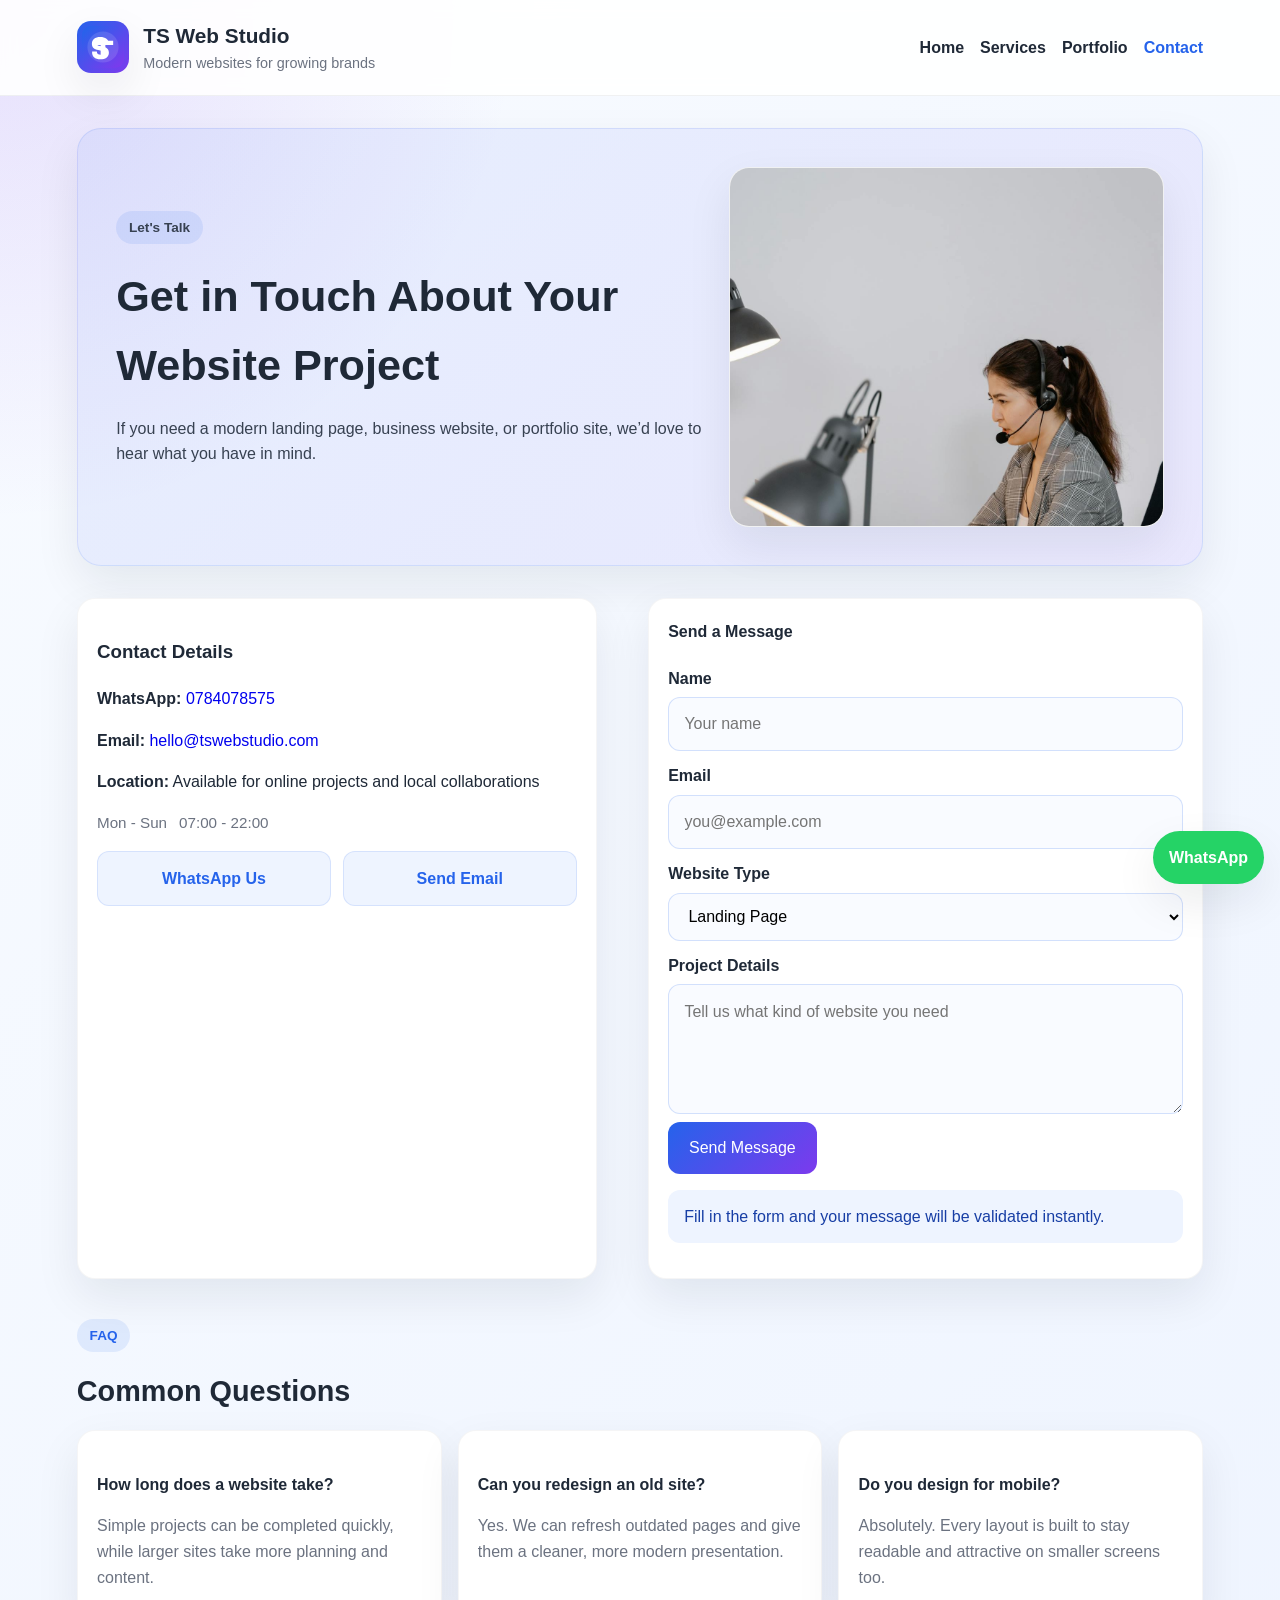
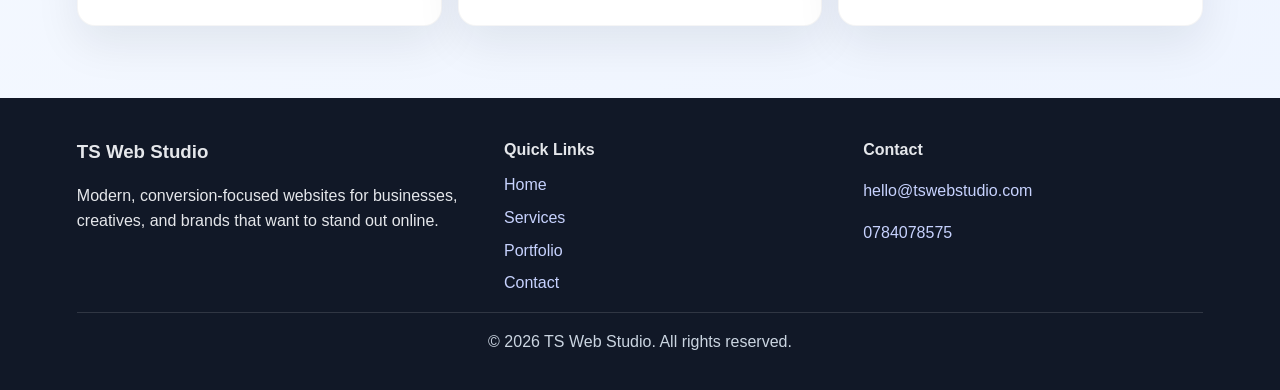
==== contact.html @ 5c509302 "Initial commit: TS Web Studio website with portfolio modal and enhancements" ====
<!DOCTYPE html>
<html lang="en">
<head>
    <meta charset="UTF-8">
    <meta name="viewport" content="width=device-width, initial-scale=1.0">
    <title>Contact | TS Web Studio</title>
    <link rel="stylesheet" href="styles.css">
    <script src="script.js" defer></script>
</head>
<body>
    <header class="site-header">
        <div class="brand">
            <div class="brand-mark">
                <img src="images/ts-logo.svg" alt="TS Web Studio logo" class="site-logo">
            </div>
            <div>
                <h1>TS Web Studio</h1>
                <p>Modern websites for growing brands</p>
            </div>
        </div>

        <button class="menu-toggle" type="button" aria-label="Toggle navigation" aria-expanded="false">☰</button>

        <nav class="nav-links">
            <a href="INDEX.html">Home</a>
            <a href="services.html">Services</a>
            <a href="portfolio.html">Portfolio</a>
            <a href="contact.html" class="active">Contact</a>
        </nav>
    </header>

    <main>
        <section class="page-hero with-visual">
            <div class="page-hero-text">
                <p class="tag">Let's Talk</p>
                <h2>Get in Touch About Your Website Project</h2>
                <p>
                    If you need a modern landing page, business website, or portfolio site, we’d love to hear what you have in mind.
                </p>
            </div>
            <img src="images/contact-photo.jpg" alt="Support professional working on a laptop" class="page-visual">
        </section>

        <section class="content-section">
            <div class="contact-grid">
                <div class="contact-box">
                    <h3>Contact Details</h3>
                    <p><strong>WhatsApp:</strong> <a href="https://wa.me/27784078575?text=Hi%20TS%20Web%20Studio%2C%20I%20would%20like%20a%20website." target="_blank" rel="noreferrer">0784078575</a></p>
                    <p><strong>Email:</strong> <a href="mailto:hello@tswebstudio.com">hello@tswebstudio.com</a></p>
                    <p><strong>Location:</strong> Available for online projects and local collaborations</p>
                    <div class="contact-meta">
                        <span>Mon - Sun</span>
                        <span>07:00 - 22:00</span>
                    </div>
                    <div class="quick-contact-grid">
                        <a href="https://wa.me/27784078575?text=Hi%20TS%20Web%20Studio%2C%20I%20would%20like%20a%20website." class="quick-contact" target="_blank" rel="noreferrer">WhatsApp Us</a>
                        <a href="mailto:hello@tswebstudio.com" class="quick-contact">Send Email</a>
                    </div>
                </div>

                <form class="contact-form" id="contactForm" novalidate>
                    <h4>Send a Message</h4>

                    <label for="name">Name</label>
                    <input type="text" id="name" name="name" placeholder="Your name" required>

                    <label for="email">Email</label>
                    <input type="email" id="email" name="email" placeholder="you@example.com" required>

                    <label for="service">Website Type</label>
                    <select id="service" name="service">
                        <option value="Landing Page">Landing Page</option>
                        <option value="Business Website">Business Website</option>
                        <option value="Portfolio Website">Portfolio Website</option>
                        <option value="Online Store">Online Store</option>
                    </select>

                    <label for="message">Project Details</label>
                    <textarea id="message" name="message" placeholder="Tell us what kind of website you need" required></textarea>

                    <button type="submit" class="btn primary">Send Message</button>
                    <p class="form-status" id="formStatus" aria-live="polite">Fill in the form and your message will be validated instantly.</p>
                </form>
            </div>
        </section>

        <section class="content-section alt-section">
            <div class="section-heading">
                <p class="tag">FAQ</p>
                <h3>Common Questions</h3>
            </div>

            <div class="card-grid">
                <article class="card">
                    <h4>How long does a website take?</h4>
                    <p>Simple projects can be completed quickly, while larger sites take more planning and content.</p>
                </article>

                <article class="card">
                    <h4>Can you redesign an old site?</h4>
                    <p>Yes. We can refresh outdated pages and give them a cleaner, more modern presentation.</p>
                </article>

                <article class="card">
                    <h4>Do you design for mobile?</h4>
                    <p>Absolutely. Every layout is built to stay readable and attractive on smaller screens too.</p>
                </article>
            </div>
        </section>
    </main>

    <footer class="site-footer">
        <div class="footer-grid">
            <div>
                <h3>TS Web Studio</h3>
                <p>Modern, conversion-focused websites for businesses, creatives, and brands that want to stand out online.</p>
            </div>
            <div>
                <h4>Quick Links</h4>
                <div class="footer-links">
                    <a href="INDEX.html">Home</a>
                    <a href="services.html">Services</a>
                    <a href="portfolio.html">Portfolio</a>
                    <a href="contact.html">Contact</a>
                </div>
            </div>
            <div>
                <h4>Contact</h4>
                <p><a href="mailto:hello@tswebstudio.com">hello@tswebstudio.com</a></p>
                <p><a href="https://wa.me/27784078575?text=Hi%20TS%20Web%20Studio%2C%20I%20would%20like%20a%20website." target="_blank" rel="noreferrer">0784078575</a></p>
            </div>
        </div>
        <p class="footer-bottom">&copy; <span class="footer-year">2026</span> TS Web Studio. All rights reserved.</p>
    </footer>
    <a href="https://wa.me/27784078575?text=Hi%20TS%20Web%20Studio%2C%20I%20would%20like%20a%20website." class="floating-cta" target="_blank" rel="noreferrer">WhatsApp</a>
</body>
</html>
---- styles.css ----
* {
    box-sizing: border-box;
}

:root {
    --primary: #2563eb;
    --primary-dark: #173ea5;
    --accent: #7c3aed;
    --text: #1f2937;
    --muted: #6b7280;
    --surface: #ffffff;
    --soft: #f3f6fb;
    --border: rgba(37, 99, 235, 0.12);
    --shadow: 0 18px 45px rgba(15, 23, 42, 0.08);
}

body {
    margin: 0;
    font-family: "Segoe UI", Arial, sans-serif;
    color: var(--text);
    line-height: 1.6;
    background:
        radial-gradient(circle at top left, rgba(124, 58, 237, 0.14), transparent 22%),
        linear-gradient(135deg, #f8fbff, #eef4ff);
}

body.dark-mode {
    background: #0b1120;
    color: #d2d6e5;
}

body.dark-mode .site-header {
    background: rgba(15, 23, 42, 0.9);
    border-bottom-color: rgba(255, 255, 255, 0.1);
}

body.dark-mode .card,
body.dark-mode .mini-card,
body.dark-mode .contact-box,
body.dark-mode .showcase-box,
body.dark-mode .project-card,
body.dark-mode .testimonial,
body.dark-mode .faq-item,
body.dark-mode .sample-card {
    background: #111827;
    border-color: rgba(148, 163, 184, 0.2);
    color: #e5e7eb;
}

body.dark-mode .btn.secondary {
    background: #1f2937;
    color: #93c5fd;
    border-color: rgba(147, 197, 253, 0.4);
}

body.dark-mode .filter-btn {
    background: #1f2937;
    color: #93c5fd;
    border-color: rgba(147, 197, 253, 0.3);
}

body.dark-mode .hero p,
body.dark-mode .page-hero p,
body.dark-mode .project-card p,
body.dark-mode .testimonial p {
    color: #cbd5e1;
}

.toast {
    position: fixed;
    bottom: 1rem;
    left: 50%;
    transform: translateX(-50%) translateY(90px);
    background: rgba(15, 23, 42, 0.92);
    color: white;
    border-radius: 999px;
    padding: 0.75rem 1.1rem;
    z-index: 40;
    box-shadow: var(--shadow);
    opacity: 0;
    pointer-events: none;
    transition: transform 0.35s ease, opacity 0.35s ease;
}

.toast.show {
    transform: translateX(-50%) translateY(0);
    opacity: 1;
    pointer-events: auto;
    animation: pulse 6s ease forwards;
}

@keyframes pulse {
    0%, 90% { opacity: 1; }
    100% { opacity: 0; }
}

a {
    text-decoration: none;
}

.site-header {
    display: flex;
    justify-content: space-between;
    align-items: center;
    gap: 1rem;
    padding: 1.2rem 6%;
    background: rgba(255, 255, 255, 0.9);
    backdrop-filter: blur(8px);
    border-bottom: 1px solid rgba(15, 23, 42, 0.06);
    position: sticky;
    top: 0;
    z-index: 10;
}

.brand {
    display: flex;
    align-items: center;
    gap: 0.9rem;
}

.brand h1 {
    margin: 0;
    font-size: 1.3rem;
}

.brand p {
    margin: 0;
    color: var(--muted);
    font-size: 0.9rem;
}

.brand-mark {
    width: 52px;
    height: 52px;
    display: grid;
    place-items: center;
    border-radius: 14px;
    overflow: hidden;
    background: linear-gradient(135deg, var(--primary), var(--accent));
    box-shadow: var(--shadow);
}

.site-logo {
    width: 100%;
    height: 100%;
    display: block;
}

.nav-links {
    display: flex;
    flex-wrap: wrap;
    gap: 1rem;
}

.nav-links a {
    color: var(--text);
    font-weight: 600;
}

.nav-links a:hover,
.nav-links a.active {
    color: var(--primary);
}

.menu-toggle {
    display: none;
    border: 0;
    background: linear-gradient(135deg, var(--primary), var(--accent));
    color: white;
    padding: 0.65rem 0.85rem;
    border-radius: 10px;
    font-size: 1rem;
    cursor: pointer;
}

main {
    padding: 2rem 6% 4rem;
}

.hero {
    display: grid;
    grid-template-columns: 1.4fr 1fr;
    gap: 2rem;
    align-items: center;
    background: linear-gradient(135deg, rgba(37, 99, 235, 0.08), rgba(124, 58, 237, 0.08));
    border: 1px solid var(--border);
    border-radius: 24px;
    padding: 3rem;
    box-shadow: var(--shadow);
}

.tag {
    display: inline-block;
    margin: 0 0 0.8rem;
    padding: 0.35rem 0.8rem;
    border-radius: 999px;
    background: rgba(37, 99, 235, 0.1);
    color: var(--primary);
    font-size: 0.85rem;
    font-weight: 700;
}

.hero h2 {
    margin: 0 0 1rem;
    font-size: clamp(2rem, 4vw, 3rem);
    line-height: 1.15;
}

.hero p {
    margin-bottom: 1rem;
    color: #374151;
}

.hero-actions {
    display: flex;
    flex-wrap: wrap;
    gap: 0.9rem;
    margin-top: 1.4rem;
}

.hero-proof {
    display: flex;
    flex-wrap: wrap;
    gap: 0.65rem;
    margin-top: 1rem;
}

.hero-proof span {
    padding: 0.45rem 0.8rem;
    border-radius: 999px;
    background: rgba(255, 255, 255, 0.78);
    border: 1px solid rgba(37, 99, 235, 0.12);
    color: var(--text);
    font-size: 0.88rem;
    font-weight: 600;
}

.btn {
    display: inline-block;
    padding: 0.85rem 1.3rem;
    border-radius: 12px;
    font-weight: 700;
    border: none;
    cursor: pointer;
    font: inherit;
    transition: transform 0.2s ease, opacity 0.2s ease;
}

.btn:hover {
    transform: translateY(-2px);
}

.btn.primary {
    background: linear-gradient(135deg, var(--primary), var(--accent));
    color: white;
}

.btn.secondary {
    background: white;
    color: var(--primary);
    border: 1px solid rgba(37, 99, 235, 0.2);
}

.hero-panel {
    display: grid;
    gap: 1rem;
}

.feature-image,
.page-visual {
    width: 100%;
    height: 100%;
    min-height: 240px;
    max-height: 360px;
    object-fit: cover;
    display: block;
    border-radius: 20px;
    box-shadow: var(--shadow);
    border: 1px solid rgba(15, 23, 42, 0.06);
    background: white;
}

.mini-card,
.card,
.contact-box,
.showcase-box {
    background: var(--surface);
    border-radius: 18px;
    padding: 1.2rem;
    box-shadow: var(--shadow);
    border: 1px solid rgba(15, 23, 42, 0.04);
}

.mini-card strong,
.card h4 {
    display: block;
    margin-bottom: 0.4rem;
}

.mini-card span,
.card p,
.showcase-box span {
    color: var(--muted);
}

.content-section {
    margin-top: 2rem;
}

.section-heading h3 {
    margin: 0.2rem 0 1rem;
    font-size: 1.8rem;
}

.card-grid {
    display: grid;
    grid-template-columns: repeat(3, minmax(0, 1fr));
    gap: 1rem;
}

.card {
    transition: transform 0.2s ease, box-shadow 0.2s ease;
}

.card:hover {
    transform: translateY(-4px);
}

.alt-section {
    padding: 0.5rem 0;
}

.showcase-box {
    text-align: center;
    padding: 2rem;
    background: linear-gradient(135deg, #ffffff, #eef3ff);
}

.banner-card {
    position: relative;
    overflow: hidden;
    border-radius: 24px;
    min-height: 300px;
    box-shadow: var(--shadow);
}

.banner-image {
    width: 100%;
    height: 320px;
    object-fit: cover;
    display: block;
}

.banner-copy {
    position: absolute;
    inset: auto 1rem 1rem 1rem;
    background: rgba(255, 255, 255, 0.92);
    border-radius: 18px;
    padding: 1rem 1.1rem;
    box-shadow: var(--shadow);
}

.banner-copy h3 {
    margin: 0.2rem 0 0.5rem;
}

.photo-gallery {
    display: grid;
    grid-template-columns: repeat(3, minmax(0, 1fr));
    gap: 1rem;
}

.sample-site-grid {
    display: grid;
    gap: 1rem;
}

.sample-card {
    display: grid;
    grid-template-columns: 280px 1fr;
    gap: 1rem;
    background: var(--surface);
    border-radius: 20px;
    overflow: hidden;
    box-shadow: var(--shadow);
    border: 1px solid rgba(15, 23, 42, 0.05);
}

.sample-image {
    width: 100%;
    height: 100%;
    min-height: 220px;
    object-fit: cover;
}

.sample-content {
    padding: 1.2rem;
}

.price-line {
    margin: 0.15rem 0 0.75rem;
    color: var(--primary-dark);
    font-weight: 700;
}

.premium-stats .stat-item {
    text-align: center;
}

.quick-contact-grid {
    display: grid;
    grid-template-columns: repeat(2, minmax(0, 1fr));
    gap: 0.75rem;
    margin-top: 1rem;
}

.quick-contact {
    display: inline-flex;
    justify-content: center;
    align-items: center;
    padding: 0.85rem 0.95rem;
    border-radius: 12px;
    background: #eef4ff;
    color: var(--primary);
    font-weight: 700;
    border: 1px solid rgba(37, 99, 235, 0.12);
}

.faq-list {
    display: grid;
    gap: 0.85rem;
}

.faq-item {
    background: var(--surface);
    border-radius: 18px;
    box-shadow: var(--shadow);
    border: 1px solid rgba(15, 23, 42, 0.04);
    overflow: hidden;
}

.faq-question {
    width: 100%;
    display: flex;
    justify-content: space-between;
    align-items: center;
    gap: 1rem;
    padding: 1rem 1.2rem;
    border: 0;
    background: transparent;
    font: inherit;
    font-weight: 700;
    text-align: left;
    cursor: pointer;
    color: var(--text);
}

.faq-question span {
    font-size: 1.3rem;
    color: var(--primary);
}

.faq-answer {
    display: none;
    padding: 0 1.2rem 1.15rem;
    color: var(--muted);
}

.faq-item.open .faq-answer {
    display: block;
}

.status-links {
    display: flex;
    flex-wrap: wrap;
    gap: 0.75rem;
    margin-top: 0.85rem;
}

.reveal-in {
    opacity: 0;
    transform: translateY(18px);
    transition: opacity 0.5s ease, transform 0.5s ease;
}

.reveal-in.visible {
    opacity: 1;
    transform: translateY(0);
}

.demo-hero {
    overflow: hidden;
}

.demo-hero.beauty-theme {
    background: linear-gradient(135deg, rgba(244, 114, 182, 0.12), rgba(124, 58, 237, 0.1));
}

.demo-hero.restaurant-theme {
    background: linear-gradient(135deg, rgba(251, 146, 60, 0.14), rgba(245, 158, 11, 0.1));
}

.demo-hero.agency-theme {
    background: linear-gradient(135deg, rgba(37, 99, 235, 0.12), rgba(16, 185, 129, 0.08));
}

.stat-strip {
    display: grid;
    grid-template-columns: repeat(3, minmax(0, 1fr));
    gap: 1rem;
}

.stat-item {
    background: var(--surface);
    border-radius: 18px;
    padding: 1rem 1.2rem;
    box-shadow: var(--shadow);
    border: 1px solid rgba(15, 23, 42, 0.04);
}

.stat-item strong {
    display: block;
    font-size: 1.4rem;
    color: var(--primary);
}

.gallery-thumb {
    width: 100%;
    height: 220px;
    object-fit: cover;
    border-radius: 18px;
    box-shadow: var(--shadow);
    border: 1px solid rgba(15, 23, 42, 0.06);
}

.showcase-box p {
    margin: 0 0 0.4rem;
    font-size: 1.1rem;
    font-weight: 700;
}

.contact-box {
    max-width: 520px;
}

.page-hero {
    background: linear-gradient(135deg, rgba(37, 99, 235, 0.08), rgba(124, 58, 237, 0.08));
    border: 1px solid var(--border);
    border-radius: 24px;
    padding: 2.4rem;
    box-shadow: var(--shadow);
}

.page-hero.with-visual {
    display: grid;
    grid-template-columns: 1.15fr 0.85fr;
    gap: 1.5rem;
    align-items: center;
}

.page-hero h2 {
    margin: 0.3rem 0 0.8rem;
    font-size: clamp(2rem, 4vw, 2.7rem);
}

.page-hero p {
    max-width: 760px;
    color: #374151;
}

.split-layout,
.contact-grid,
.showcase-grid,
.testimonial-grid {
    display: grid;
    gap: 1rem;
}

.split-layout,
.contact-grid {
    grid-template-columns: repeat(2, minmax(0, 1fr));
}

.showcase-grid,
.testimonial-grid {
    grid-template-columns: repeat(3, minmax(0, 1fr));
}

.info-panel,
.project-card,
.testimonial,
.contact-form {
    background: var(--surface);
    border-radius: 18px;
    padding: 1.2rem;
    box-shadow: var(--shadow);
    border: 1px solid rgba(15, 23, 42, 0.04);
}

.info-panel h4,
.project-card h4,
.contact-form h4 {
    margin-top: 0;
}

.feature-list {
    margin: 0.8rem 0 0;
    padding-left: 1.1rem;
    color: var(--muted);
}

.feature-list li {
    margin-bottom: 0.45rem;
}

.project-tag {
    display: inline-block;
    margin-bottom: 0.8rem;
    padding: 0.25rem 0.7rem;
    border-radius: 999px;
    background: rgba(124, 58, 237, 0.12);
    color: var(--accent);
    font-size: 0.8rem;
    font-weight: 700;
}

.testimonial p,
.project-card p,
.info-panel p {
    color: var(--muted);
}

.contact-form label {
    display: block;
    margin: 0.75rem 0 0.35rem;
    font-weight: 600;
}

.contact-form input,
.contact-form textarea,
.contact-form select {
    width: 100%;
    padding: 0.85rem 0.95rem;
    border-radius: 12px;
    border: 1px solid rgba(37, 99, 235, 0.18);
    font: inherit;
    background: #f9fbff;
}

.contact-form textarea {
    min-height: 130px;
    resize: vertical;
}

.contact-meta {
    display: flex;
    flex-wrap: wrap;
    gap: 0.75rem;
    margin-top: 1rem;
    color: var(--muted);
    font-size: 0.95rem;
}

.interactive-box {
    background: var(--surface);
    border-radius: 18px;
    padding: 1.2rem;
    box-shadow: var(--shadow);
    border: 1px solid rgba(15, 23, 42, 0.04);
}

.quote-form {
    display: grid;
    gap: 0.9rem;
}

.quote-form .inline-fields {
    display: grid;
    grid-template-columns: repeat(2, minmax(0, 1fr));
    gap: 0.75rem;
}

.quote-form label {
    display: block;
    margin-bottom: 0.35rem;
    font-weight: 600;
}

.quote-form input,
.quote-form select {
    width: 100%;
    padding: 0.85rem 0.95rem;
    border-radius: 12px;
    border: 1px solid rgba(37, 99, 235, 0.18);
    font: inherit;
    background: #f9fbff;
}

.checkbox-row {
    display: flex;
    align-items: center;
    gap: 0.6rem;
    color: var(--text);
    font-weight: 500;
}

.checkbox-row input {
    width: auto;
}

.quote-result,
.form-status {
    margin-top: 1rem;
    padding: 0.85rem 1rem;
    border-radius: 12px;
    background: #eef4ff;
    color: var(--primary-dark);
}

.form-status.success {
    background: #ecfdf5;
    color: #166534;
}

.form-status.error {
    background: #fef2f2;
    color: #b91c1c;
}

.filter-bar {
    display: flex;
    flex-wrap: wrap;
    gap: 0.75rem;
    margin-bottom: 1rem;
}

.filter-btn {
    border: 1px solid rgba(37, 99, 235, 0.16);
    background: white;
    color: var(--primary);
    border-radius: 999px;
    padding: 0.55rem 0.9rem;
    font: inherit;
    font-weight: 600;
    cursor: pointer;
}

.filter-btn.active {
    background: linear-gradient(135deg, var(--primary), var(--accent));
    color: white;
    border-color: transparent;
}

.hidden {
    display: none !important;
}

.site-footer {
    padding: 2.4rem 6% 1.2rem;
    background: #111827;
    color: #e5e7eb;
}

.site-footer a {
    color: #c7d2fe;
}

.footer-grid {
    display: grid;
    grid-template-columns: 1.2fr 1fr 1fr;
    gap: 1.2rem;
}

.footer-grid h3,
.footer-grid h4 {
    margin-top: 0;
    margin-bottom: 0.6rem;
}

.footer-links {
    display: grid;
    gap: 0.45rem;
}

.footer-bottom {
    margin-top: 1rem;
    padding-top: 1rem;
    border-top: 1px solid rgba(229, 231, 235, 0.14);
    text-align: center;
    color: #cbd5e1;
}

.floating-cta {
    position: fixed;
    right: 1rem;
    bottom: 1rem;
    z-index: 20;
    padding: 0.85rem 1rem;
    border-radius: 999px;
    background: #25D366;
    color: white;
    font-weight: 700;
    box-shadow: var(--shadow);
}

@media (max-width: 900px) {
    .site-header,
    .hero,
    .split-layout,
    .contact-grid,
    .showcase-grid,
    .testimonial-grid,
    .page-hero.with-visual {
        grid-template-columns: 1fr;
        flex-direction: column;
        align-items: flex-start;
    }

    .menu-toggle {
        display: inline-block;
    }

    .nav-links {
        display: none;
        width: 100%;
        flex-direction: column;
        padding-top: 0.5rem;
    }

    .nav-links.open {
        display: flex;
    }

    .card-grid,
    .quote-form .inline-fields,
    .photo-gallery,
    .stat-strip,
    .sample-card,
    .footer-grid,
    .quick-contact-grid {
        grid-template-columns: 1fr;
    }

    .hero,
    .page-hero {
        padding: 2rem;
    }
}

/* Modal Styles */
.modal {
    display: none;
    position: fixed;
    z-index: 1000;
    left: 0;
    top: 0;
    width: 100%;
    height: 100%;
    background-color: rgba(0, 0, 0, 0.8);
    backdrop-filter: blur(4px);
}

.modal.show {
    display: flex;
    align-items: center;
    justify-content: center;
}

.modal-content {
    background: var(--surface);
    border-radius: 16px;
    padding: 2rem;
    max-width: 500px;
    width: 90%;
    max-height: 80vh;
    overflow-y: auto;
    position: relative;
    box-shadow: 0 25px 50px rgba(0, 0, 0, 0.25);
}

body.dark-mode .modal-content {
    background: #111827;
    color: #e5e7eb;
}

.modal-close {
    position: absolute;
    top: 1rem;
    right: 1rem;
    background: none;
    border: none;
    font-size: 2rem;
    cursor: pointer;
    color: var(--muted);
    width: 40px;
    height: 40px;
    display: flex;
    align-items: center;
    justify-content: center;
    border-radius: 50%;
    transition: background 0.2s;
}

.modal-close:hover {
    background: rgba(0, 0, 0, 0.1);
    color: var(--text);
}

body.dark-mode .modal-close:hover {
    background: rgba(255, 255, 255, 0.1);
}

.modal-body h3 {
    margin-top: 0;
    color: var(--primary);
}

.modal-description {
    margin: 1rem 0;
    font-size: 1.1rem;
    line-height: 1.6;
}

.modal-features {
    list-style: none;
    padding: 0;
}

.modal-features li {
    padding: 0.5rem 0;
    border-bottom: 1px solid var(--border);
}

.modal-features li:last-child {
    border-bottom: none;
}
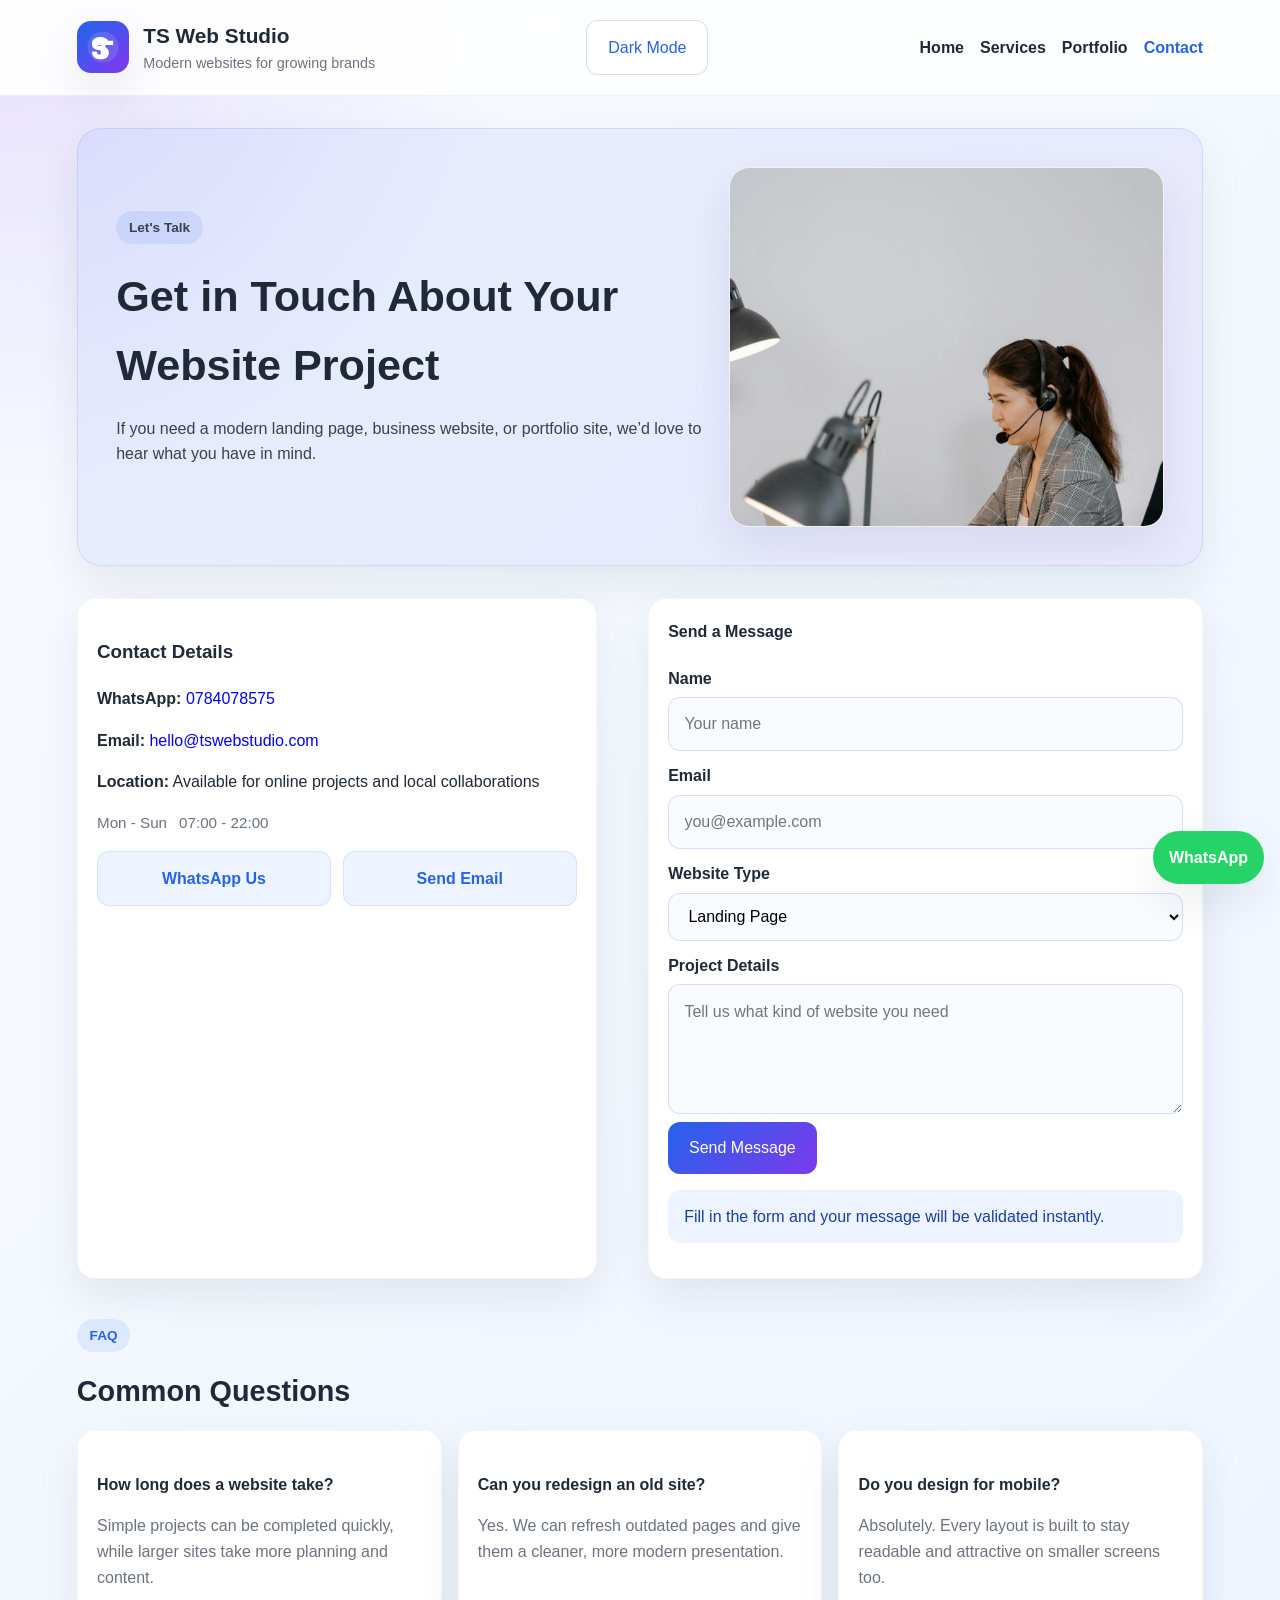
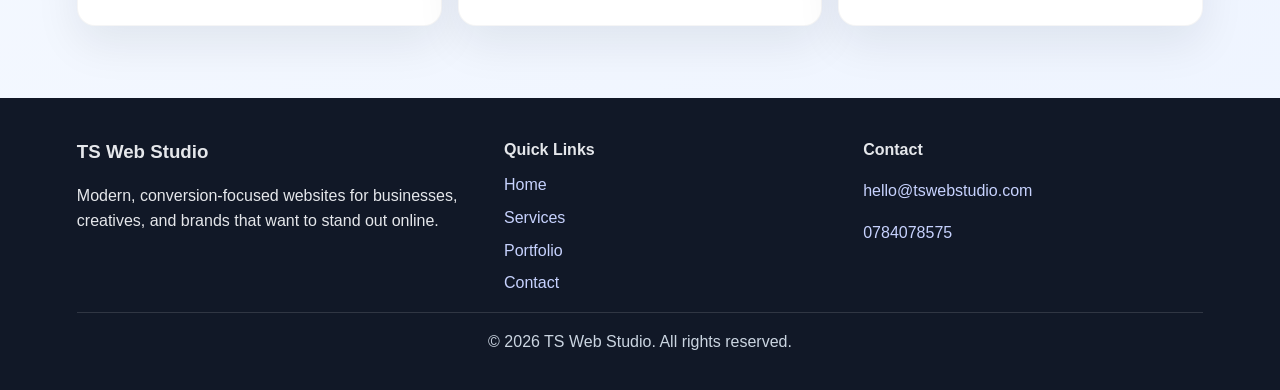
==== commit a25b7670: "Add dark mode to all pages with auto device detection and improved contrast" ====
--- a/contact.html
+++ b/contact.html
@@ -19,15 +19,18 @@
             </div>
         </div>
 
+        <button id="themeToggle" class="btn secondary" type="button" aria-label="Toggle theme">Dark Mode</button>
         <button class="menu-toggle" type="button" aria-label="Toggle navigation" aria-expanded="false">☰</button>
 
         <nav class="nav-links">
-            <a href="INDEX.html">Home</a>
+            <a href="index.html">Home</a>
             <a href="services.html">Services</a>
             <a href="portfolio.html">Portfolio</a>
             <a href="contact.html" class="active">Contact</a>
         </nav>
     </header>
+
+    <div id="toast" class="toast" role="status" aria-live="polite" aria-atomic="true"></div>
 
     <main>
         <section class="page-hero with-visual">
@@ -118,7 +121,7 @@
             <div>
                 <h4>Quick Links</h4>
                 <div class="footer-links">
-                    <a href="INDEX.html">Home</a>
+                    <a href="index.html">Home</a>
                     <a href="services.html">Services</a>
                     <a href="portfolio.html">Portfolio</a>
                     <a href="contact.html">Contact</a>
--- a/styles.css
+++ b/styles.css
@@ -26,12 +26,30 @@
 
 body.dark-mode {
     background: #0b1120;
-    color: #d2d6e5;
+    color: #e5e7eb;
 }
 
 body.dark-mode .site-header {
     background: rgba(15, 23, 42, 0.9);
     border-bottom-color: rgba(255, 255, 255, 0.1);
+    color: #e5e7eb;
+}
+
+body.dark-mode .site-header h1 {
+    color: #f3f4f6;
+}
+
+body.dark-mode .site-header p {
+    color: #d1d5db;
+}
+
+body.dark-mode .nav-links a {
+    color: #e5e7eb;
+}
+
+body.dark-mode .nav-links a:hover,
+body.dark-mode .nav-links a.active {
+    color: #60a5fa;
 }
 
 body.dark-mode .card,
@@ -47,6 +65,28 @@
     color: #e5e7eb;
 }
 
+body.dark-mode .card h3,
+body.dark-mode .card h4,
+body.dark-mode .mini-card h4,
+body.dark-mode .project-card h4,
+body.dark-mode .testimonial h4,
+body.dark-mode .showcase-box p {
+    color: #f3f4f6;
+}
+
+body.dark-mode .tag {
+    background: rgba(96, 165, 250, 0.15);
+    color: #60a5fa;
+}
+
+body.dark-mode a {
+    color: #60a5fa;
+}
+
+body.dark-mode a:hover {
+    color: #93c5fd;
+}
+
 body.dark-mode .btn.secondary {
     background: #1f2937;
     color: #93c5fd;
@@ -64,6 +104,43 @@
 body.dark-mode .project-card p,
 body.dark-mode .testimonial p {
     color: #cbd5e1;
+}
+
+body.dark-mode input,
+body.dark-mode textarea,
+body.dark-mode select {
+    background: #1f2937;
+    color: #f3f4f6;
+    border-color: rgba(148, 163, 184, 0.3);
+}
+
+body.dark-mode input::placeholder,
+body.dark-mode textarea::placeholder {
+    color: #9ca3af;
+}
+
+body.dark-mode input:focus,
+body.dark-mode textarea:focus,
+body.dark-mode select:focus {
+    border-color: #60a5fa;
+    background: #111827;
+}
+
+body.dark-mode .form-status {
+    background: #1f2937;
+    color: #e5e7eb;
+}
+
+body.dark-mode .form-status.error {
+    color: #fca5a5;
+}
+
+body.dark-mode .form-status.success {
+    color: #86efac;
+}
+
+body.dark-mode .faq-question {
+    color: #f3f4f6;
 }
 
 .toast {
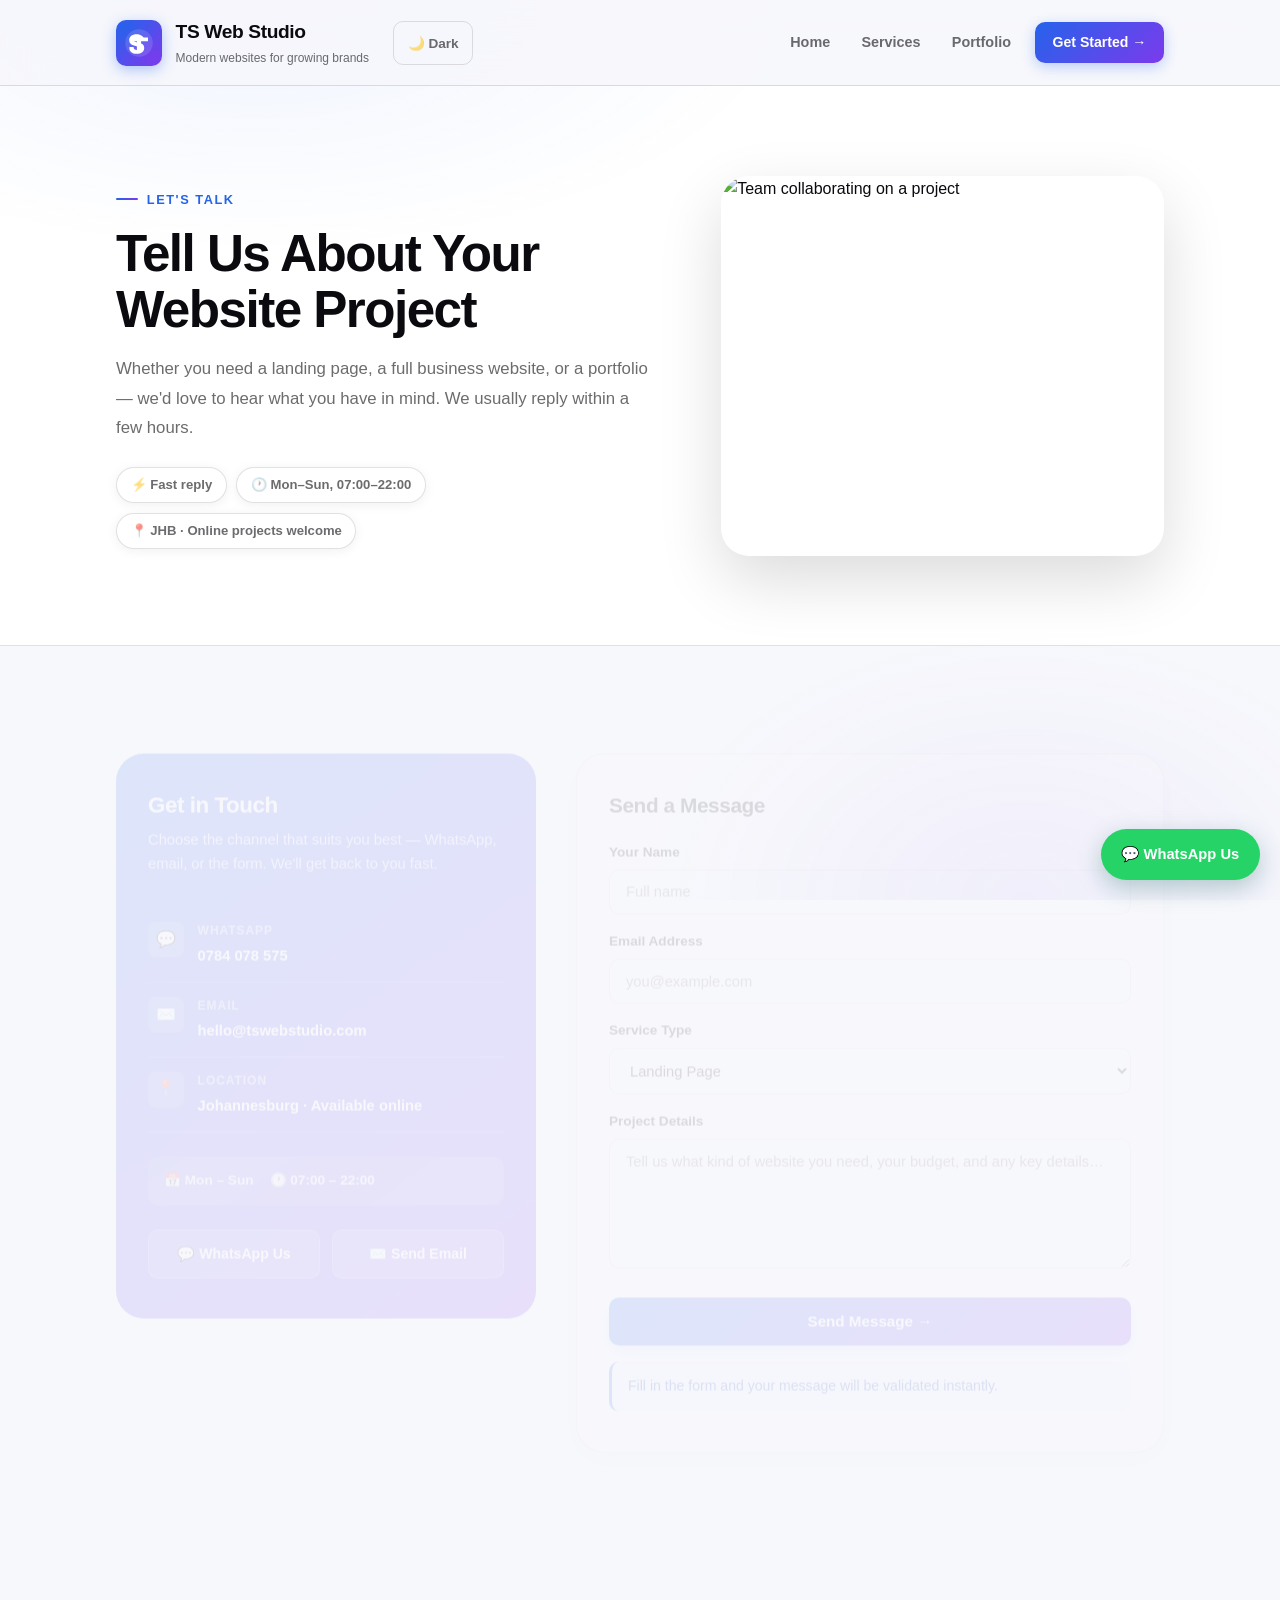
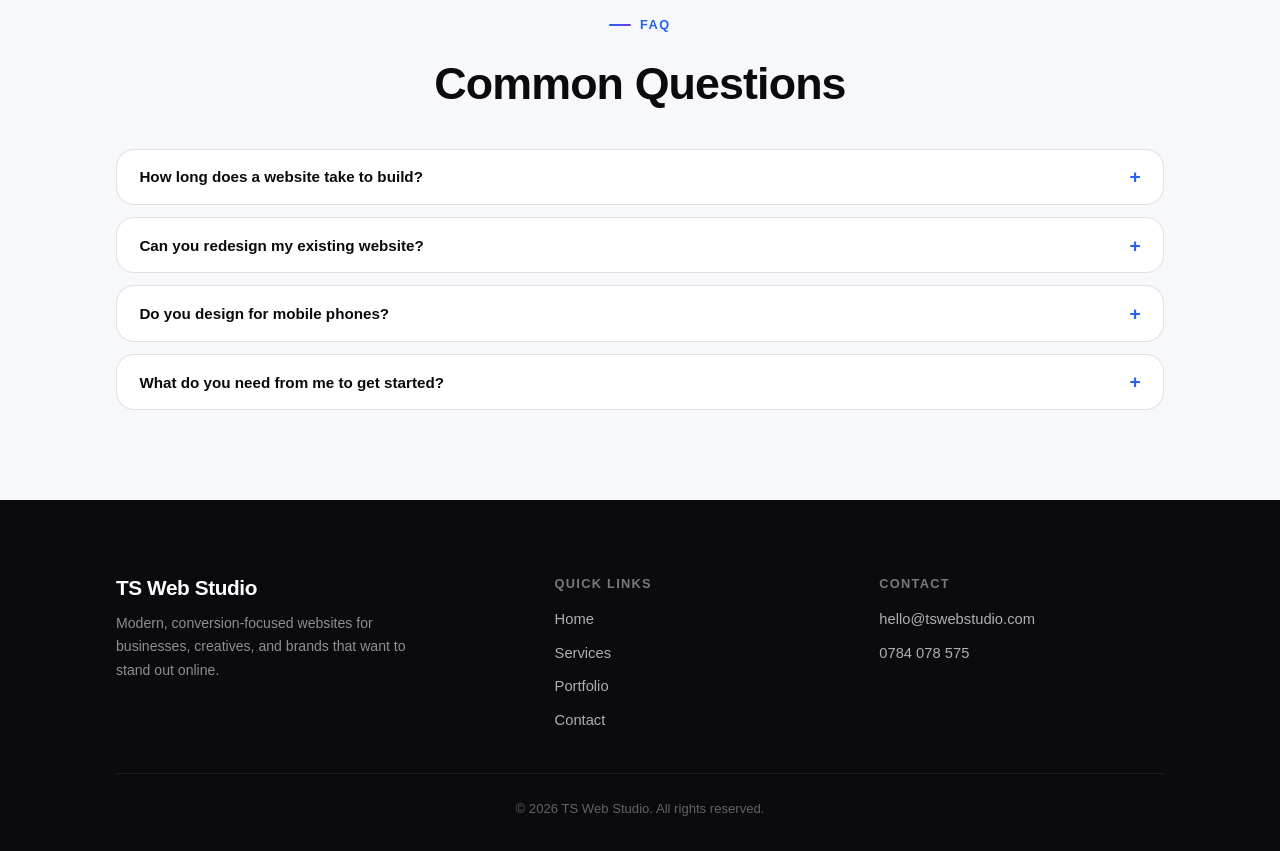
==== commit ab96ff4f: "UI improvement" ====
--- a/contact.html
+++ b/contact.html
@@ -1,140 +1,199 @@
 <!DOCTYPE html>
 <html lang="en">
 <head>
-    <meta charset="UTF-8">
-    <meta name="viewport" content="width=device-width, initial-scale=1.0">
-    <title>Contact | TS Web Studio</title>
-    <link rel="stylesheet" href="styles.css">
-    <script src="script.js" defer></script>
+  <meta charset="UTF-8">
+  <meta name="viewport" content="width=device-width, initial-scale=1.0">
+  <meta http-equiv="Content-Security-Policy" content="default-src 'self' https://fonts.googleapis.com https://fonts.gstatic.com https://images.unsplash.com; script-src 'self'; style-src 'self' https://fonts.googleapis.com; img-src 'self' data: https:; font-src 'self' https://fonts.gstatic.com; connect-src 'self'; frame-src 'none'; object-src 'none'; base-uri 'self'">
+  <meta name="referrer" content="no-referrer-when-downgrade">
+  <title>Contact | TS Web Studio</title>
+  <link rel="stylesheet" href="styles.css">
+  <script src="script.js" defer></script>
 </head>
 <body>
-    <header class="site-header">
-        <div class="brand">
-            <div class="brand-mark">
-                <img src="images/ts-logo.svg" alt="TS Web Studio logo" class="site-logo">
+
+<header class="site-header">
+  <div class="container">
+    <div class="header-inner">
+      <a href="index.html" class="brand">
+        <div class="brand-mark">
+          <img src="images/ts-logo.svg" alt="TS Web Studio" class="site-logo">
+        </div>
+        <div>
+          <div class="brand-name">TS Web Studio</div>
+          <div class="brand-sub">Modern websites for growing brands</div>
+        </div>
+      </a>
+      <button id="themeToggle" type="button" aria-label="Toggle theme">☀ Light</button>
+      <button class="menu-toggle" type="button" aria-label="Toggle navigation" aria-expanded="false">☰</button>
+      <nav class="nav-links">
+        <a href="index.html">Home</a>
+        <a href="services.html">Services</a>
+        <a href="portfolio.html">Portfolio</a>
+        <a href="contact.html" class="active nav-cta">Get Started →</a>
+      </nav>
+    </div>
+  </div>
+</header>
+
+<div id="toast" class="toast" role="status" aria-live="polite" aria-atomic="true"></div>
+
+<main>
+
+  <!-- PAGE HERO -->
+  <section class="page-hero">
+    <div class="container">
+      <div class="page-hero-inner">
+        <div>
+          <span class="eyebrow">Let's Talk</span>
+          <h2>Tell Us About Your Website Project</h2>
+          <p class="lead">Whether you need a landing page, a full business website, or a portfolio — we'd love to hear what you have in mind. We usually reply within a few hours.</p>
+          <div class="hero-proof" style="margin-top:0">
+            <span class="proof-chip">⚡ Fast reply</span>
+            <span class="proof-chip">🕐 Mon–Sun, 07:00–22:00</span>
+            <span class="proof-chip">📍 JHB · Online projects welcome</span>
+          </div>
+        </div>
+        <img
+          src="https://images.unsplash.com/photo-1522071820081-009f0129c71c?w=800&auto=format&fit=crop&q=80"
+          alt="Team collaborating on a project"
+          class="page-visual">
+      </div>
+    </div>
+  </section>
+
+  <!-- CONTACT GRID -->
+  <section>
+    <div class="container">
+      <div class="contact-layout">
+
+        <!-- Info panel -->
+        <div class="contact-info reveal-in">
+          <h3>Get in Touch</h3>
+          <p>Choose the channel that suits you best — WhatsApp, email, or the form. We'll get back to you fast.</p>
+
+          <div class="contact-detail">
+            <div class="cd-icon">💬</div>
+            <div>
+              <div class="cd-label">WhatsApp</div>
+              <div class="cd-value"><a href="https://wa.me/27784078575?text=Hi%20TS%20Web%20Studio%2C%20I%20would%20like%20a%20website." target="_blank" rel="noopener noreferrer">0784 078 575</a></div>
             </div>
+          </div>
+
+          <div class="contact-detail">
+            <div class="cd-icon">✉️</div>
             <div>
-                <h1>TS Web Studio</h1>
-                <p>Modern websites for growing brands</p>
+              <div class="cd-label">Email</div>
+              <div class="cd-value"><a href="mailto:hello@tswebstudio.com">hello@tswebstudio.com</a></div>
             </div>
+          </div>
+
+          <div class="contact-detail">
+            <div class="cd-icon">📍</div>
+            <div>
+              <div class="cd-label">Location</div>
+              <div class="cd-value">Johannesburg · Available online</div>
+            </div>
+          </div>
+
+          <div class="contact-hours">
+            <span>📅 Mon – Sun</span>
+            <span>🕐 07:00 – 22:00</span>
+          </div>
+
+          <div class="quick-btns">
+            <a href="https://wa.me/27784078575?text=Hi%20TS%20Web%20Studio%2C%20I%20would%20like%20a%20website." class="quick-btn" target="_blank" rel="noopener noreferrer">💬 WhatsApp Us</a>
+            <a href="mailto:hello@tswebstudio.com" class="quick-btn">✉️ Send Email</a>
+          </div>
         </div>
 
-        <button id="themeToggle" class="btn secondary" type="button" aria-label="Toggle theme">Dark Mode</button>
-        <button class="menu-toggle" type="button" aria-label="Toggle navigation" aria-expanded="false">☰</button>
+        <!-- Contact form -->
+        <form class="contact-form reveal-in" id="contactForm" novalidate>
+          <h4>Send a Message</h4>
 
-        <nav class="nav-links">
-            <a href="index.html">Home</a>
-            <a href="services.html">Services</a>
-            <a href="portfolio.html">Portfolio</a>
-            <a href="contact.html" class="active">Contact</a>
-        </nav>
-    </header>
+          <label for="name">Your Name</label>
+          <input type="text" id="name" name="name" placeholder="Full name" autocomplete="name" required>
 
-    <div id="toast" class="toast" role="status" aria-live="polite" aria-atomic="true"></div>
+          <label for="email">Email Address</label>
+          <input type="email" id="email" name="email" placeholder="you@example.com" autocomplete="email" inputmode="email" required>
 
-    <main>
-        <section class="page-hero with-visual">
-            <div class="page-hero-text">
-                <p class="tag">Let's Talk</p>
-                <h2>Get in Touch About Your Website Project</h2>
-                <p>
-                    If you need a modern landing page, business website, or portfolio site, we’d love to hear what you have in mind.
-                </p>
-            </div>
-            <img src="images/contact-photo.jpg" alt="Support professional working on a laptop" class="page-visual">
-        </section>
+          <label for="service">Service Type</label>
+          <select id="service" name="service">
+            <option value="Landing Page">Landing Page</option>
+            <option value="Business Website">Business Website</option>
+            <option value="Portfolio Website">Portfolio Website</option>
+            <option value="Online Store">Online Store</option>
+            <option value="Digital Business Card">Digital Business Card</option>
+          </select>
 
-        <section class="content-section">
-            <div class="contact-grid">
-                <div class="contact-box">
-                    <h3>Contact Details</h3>
-                    <p><strong>WhatsApp:</strong> <a href="https://wa.me/27784078575?text=Hi%20TS%20Web%20Studio%2C%20I%20would%20like%20a%20website." target="_blank" rel="noreferrer">0784078575</a></p>
-                    <p><strong>Email:</strong> <a href="mailto:hello@tswebstudio.com">hello@tswebstudio.com</a></p>
-                    <p><strong>Location:</strong> Available for online projects and local collaborations</p>
-                    <div class="contact-meta">
-                        <span>Mon - Sun</span>
-                        <span>07:00 - 22:00</span>
-                    </div>
-                    <div class="quick-contact-grid">
-                        <a href="https://wa.me/27784078575?text=Hi%20TS%20Web%20Studio%2C%20I%20would%20like%20a%20website." class="quick-contact" target="_blank" rel="noreferrer">WhatsApp Us</a>
-                        <a href="mailto:hello@tswebstudio.com" class="quick-contact">Send Email</a>
-                    </div>
-                </div>
+          <label for="message">Project Details</label>
+          <textarea id="message" name="message" placeholder="Tell us what kind of website you need, your budget, and any key details…" required></textarea>
 
-                <form class="contact-form" id="contactForm" novalidate>
-                    <h4>Send a Message</h4>
+          <button type="submit" class="btn btn-primary">Send Message →</button>
+          <p class="form-status" id="formStatus" aria-live="polite">Fill in the form and your message will be validated instantly.</p>
+        </form>
+      </div>
+    </div>
+  </section>
 
-                    <label for="name">Name</label>
-                    <input type="text" id="name" name="name" placeholder="Your name" required>
+  <!-- FAQ -->
+  <section>
+    <div class="container">
+      <div class="section-header centered">
+        <span class="eyebrow">FAQ</span>
+        <h3 class="heading-lg">Common Questions</h3>
+      </div>
+      <div class="faq-list" style="max-width:720px;margin-inline:auto">
+        <article class="faq-item">
+          <button class="faq-question" type="button">How long does a website take to build?<span>+</span></button>
+          <div class="faq-answer"><p>Simple projects — like a landing page — can be completed in a few days. Larger sites with multiple pages take longer depending on content, pages, and revision rounds. We always share a clear timeline upfront.</p></div>
+        </article>
+        <article class="faq-item">
+          <button class="faq-question" type="button">Can you redesign my existing website?<span>+</span></button>
+          <div class="faq-answer"><p>Yes. We can refresh outdated pages and give them a cleaner, faster, and more modern presentation — keeping the content that works and improving what doesn't.</p></div>
+        </article>
+        <article class="faq-item">
+          <button class="faq-question" type="button">Do you design for mobile phones?<span>+</span></button>
+          <div class="faq-answer"><p>Absolutely. Every layout is designed mobile-first — meaning it's built and tested on small screens before being optimised for tablets and desktops. Your site will look great everywhere.</p></div>
+        </article>
+        <article class="faq-item">
+          <button class="faq-question" type="button">What do you need from me to get started?<span>+</span></button>
+          <div class="faq-answer"><p>Just a brief description of your business, what you want the website to do, and any content you already have (logo, photos, text). We'll handle the rest and ask the right questions along the way.</p></div>
+        </article>
+      </div>
+    </div>
+  </section>
 
-                    <label for="email">Email</label>
-                    <input type="email" id="email" name="email" placeholder="you@example.com" required>
+</main>
 
-                    <label for="service">Website Type</label>
-                    <select id="service" name="service">
-                        <option value="Landing Page">Landing Page</option>
-                        <option value="Business Website">Business Website</option>
-                        <option value="Portfolio Website">Portfolio Website</option>
-                        <option value="Online Store">Online Store</option>
-                    </select>
+<footer class="site-footer">
+  <div class="container">
+    <div class="footer-grid">
+      <div class="footer-brand">
+        <h3>TS Web Studio</h3>
+        <p>Modern, conversion-focused websites for businesses, creatives, and brands that want to stand out online.</p>
+      </div>
+      <div class="footer-col">
+        <h4>Quick Links</h4>
+        <div class="footer-links">
+          <a href="index.html">Home</a>
+          <a href="services.html">Services</a>
+          <a href="portfolio.html">Portfolio</a>
+          <a href="contact.html">Contact</a>
+        </div>
+      </div>
+      <div class="footer-col">
+        <h4>Contact</h4>
+        <div class="footer-links">
+          <a href="mailto:hello@tswebstudio.com">hello@tswebstudio.com</a>
+          <a href="https://wa.me/27784078575" target="_blank" rel="noopener noreferrer">0784 078 575</a>
+        </div>
+      </div>
+    </div>
+    <p class="footer-bottom">&copy; <span class="footer-year">2026</span> TS Web Studio. All rights reserved.</p>
+  </div>
+</footer>
 
-                    <label for="message">Project Details</label>
-                    <textarea id="message" name="message" placeholder="Tell us what kind of website you need" required></textarea>
+<a href="https://wa.me/27784078575?text=Hi%20TS%20Web%20Studio%2C%20I%20would%20like%20a%20website." class="floating-cta" target="_blank" rel="noopener noreferrer">💬 WhatsApp Us</a>
 
-                    <button type="submit" class="btn primary">Send Message</button>
-                    <p class="form-status" id="formStatus" aria-live="polite">Fill in the form and your message will be validated instantly.</p>
-                </form>
-            </div>
-        </section>
-
-        <section class="content-section alt-section">
-            <div class="section-heading">
-                <p class="tag">FAQ</p>
-                <h3>Common Questions</h3>
-            </div>
-
-            <div class="card-grid">
-                <article class="card">
-                    <h4>How long does a website take?</h4>
-                    <p>Simple projects can be completed quickly, while larger sites take more planning and content.</p>
-                </article>
-
-                <article class="card">
-                    <h4>Can you redesign an old site?</h4>
-                    <p>Yes. We can refresh outdated pages and give them a cleaner, more modern presentation.</p>
-                </article>
-
-                <article class="card">
-                    <h4>Do you design for mobile?</h4>
-                    <p>Absolutely. Every layout is built to stay readable and attractive on smaller screens too.</p>
-                </article>
-            </div>
-        </section>
-    </main>
-
-    <footer class="site-footer">
-        <div class="footer-grid">
-            <div>
-                <h3>TS Web Studio</h3>
-                <p>Modern, conversion-focused websites for businesses, creatives, and brands that want to stand out online.</p>
-            </div>
-            <div>
-                <h4>Quick Links</h4>
-                <div class="footer-links">
-                    <a href="index.html">Home</a>
-                    <a href="services.html">Services</a>
-                    <a href="portfolio.html">Portfolio</a>
-                    <a href="contact.html">Contact</a>
-                </div>
-            </div>
-            <div>
-                <h4>Contact</h4>
-                <p><a href="mailto:hello@tswebstudio.com">hello@tswebstudio.com</a></p>
-                <p><a href="https://wa.me/27784078575?text=Hi%20TS%20Web%20Studio%2C%20I%20would%20like%20a%20website." target="_blank" rel="noreferrer">0784078575</a></p>
-            </div>
-        </div>
-        <p class="footer-bottom">&copy; <span class="footer-year">2026</span> TS Web Studio. All rights reserved.</p>
-    </footer>
-    <a href="https://wa.me/27784078575?text=Hi%20TS%20Web%20Studio%2C%20I%20would%20like%20a%20website." class="floating-cta" target="_blank" rel="noreferrer">WhatsApp</a>
 </body>
 </html>
--- a/styles.css
+++ b/styles.css
@@ -1,1013 +1,1741 @@
-* {
-    box-sizing: border-box;
-}
-
+@import url('https://fonts.googleapis.com/css2?family=Syne:wght@400;500;600;700;800&family=Inter:wght@300;400;500;600;700&display=swap');
+
+/* ─────────────────────────────────────────
+   TOKENS
+───────────────────────────────────────── */
 :root {
-    --primary: #2563eb;
-    --primary-dark: #173ea5;
-    --accent: #7c3aed;
-    --text: #1f2937;
-    --muted: #6b7280;
-    --surface: #ffffff;
-    --soft: #f3f6fb;
-    --border: rgba(37, 99, 235, 0.12);
-    --shadow: 0 18px 45px rgba(15, 23, 42, 0.08);
-}
+  --ink:       #0a0a0f;
+  --ink-60:    rgba(10,10,15,0.6);
+  --ink-20:    rgba(10,10,15,0.12);
+  --white:     #ffffff;
+  --off-white: #f7f8fc;
+  --blue:      #2563eb;
+  --blue-dark: #1740b0;
+  --violet:    #7c3aed;
+  --glow:      rgba(37,99,235,0.18);
+  --green-wa:  #25D366;
+
+  --shadow-sm: 0 2px 12px rgba(10,10,15,0.06);
+  --shadow:    0 8px 32px  rgba(10,10,15,0.10);
+  --shadow-lg: 0 24px 64px rgba(10,10,15,0.14);
+
+  --radius-sm: 10px;
+  --radius:    18px;
+  --radius-lg: 28px;
+  --radius-xl: 40px;
+
+  --font-display: 'Syne', sans-serif;
+  --font-body:    'Inter', sans-serif;
+
+  --ease-out: cubic-bezier(0.22,1,0.36,1);
+}
+
+/* dark-mode overrides */
+body.dark-mode {
+  --ink:       #f0f2f8;
+  --ink-60:    rgba(240,242,248,0.6);
+  --ink-20:    rgba(240,242,248,0.12);
+  --white:     #0f1120;
+  --off-white: #161929;
+  --glow:      rgba(96,165,250,0.14);
+  --shadow-sm: 0 2px 12px rgba(0,0,0,0.28);
+  --shadow:    0 8px 32px  rgba(0,0,0,0.32);
+  --shadow-lg: 0 24px 64px rgba(0,0,0,0.40);
+}
+
+/* ─────────────────────────────────────────
+   RESET / BASE
+───────────────────────────────────────── */
+*, *::before, *::after { box-sizing: border-box; margin: 0; padding: 0; }
+html { scroll-behavior: smooth; -webkit-text-size-adjust: 100%; }
 
 body {
-    margin: 0;
-    font-family: "Segoe UI", Arial, sans-serif;
-    color: var(--text);
-    line-height: 1.6;
-    background:
-        radial-gradient(circle at top left, rgba(124, 58, 237, 0.14), transparent 22%),
-        linear-gradient(135deg, #f8fbff, #eef4ff);
-}
-
-body.dark-mode {
-    background: #0b1120;
-    color: #e5e7eb;
+  font-family: var(--font-body);
+  font-size: 1rem;
+  line-height: 1.65;
+  color: var(--ink);
+  background: var(--off-white);
+  transition: background 0.3s, color 0.3s;
+  overflow-x: hidden;
+}
+
+/* page-level ambient gradient */
+body::before {
+  content: '';
+  position: fixed;
+  inset: 0;
+  background:
+    radial-gradient(ellipse 60% 40% at 20% 0%, rgba(37,99,235,0.07) 0%, transparent 70%),
+    radial-gradient(ellipse 50% 50% at 80% 100%, rgba(124,58,237,0.06) 0%, transparent 60%);
+  pointer-events: none;
+  z-index: 0;
+}
+
+body.dark-mode::before {
+  background:
+    radial-gradient(ellipse 60% 40% at 20% 0%, rgba(37,99,235,0.12) 0%, transparent 70%),
+    radial-gradient(ellipse 50% 50% at 80% 100%, rgba(124,58,237,0.10) 0%, transparent 60%);
+}
+
+a { text-decoration: none; color: inherit; }
+img { display: block; max-width: 100%; }
+
+/* ─────────────────────────────────────────
+   LAYOUT HELPERS
+───────────────────────────────────────── */
+.container {
+  width: min(100%, 1160px);
+  margin-inline: auto;
+  padding-inline: clamp(1rem, 5vw, 3.5rem);
+  position: relative;
+  z-index: 1;
+}
+
+section { padding-block: clamp(3rem, 7vw, 6rem); }
+
+/* ─────────────────────────────────────────
+   TYPOGRAPHY
+───────────────────────────────────────── */
+h1, h2, h3, h4 {
+  font-family: var(--font-display);
+  line-height: 1.1;
+  letter-spacing: -0.02em;
+  color: var(--ink);
+}
+
+.display {
+  font-size: clamp(2.6rem, 6vw, 4.8rem);
+  font-weight: 800;
+  letter-spacing: -0.03em;
+  line-height: 1.05;
+}
+
+.heading-lg  { font-size: clamp(1.9rem, 3.5vw, 2.9rem); font-weight: 700; }
+.heading-md  { font-size: clamp(1.4rem, 2.4vw, 2rem);   font-weight: 700; }
+.heading-sm  { font-size: 1.2rem; font-weight: 700; }
+.body-lg     { font-size: 1.15rem; line-height: 1.75; color: var(--ink-60); }
+.body-md     { font-size: 1rem;    line-height: 1.7;  color: var(--ink-60); }
+
+.eyebrow {
+  display: inline-flex;
+  align-items: center;
+  gap: 0.55rem;
+  font-family: var(--font-body);
+  font-size: 0.8rem;
+  font-weight: 700;
+  letter-spacing: 0.12em;
+  text-transform: uppercase;
+  color: var(--blue);
+  margin-bottom: 1rem;
+}
+
+.eyebrow::before {
+  content: '';
+  display: block;
+  width: 22px;
+  height: 2px;
+  background: linear-gradient(90deg, var(--blue), var(--violet));
+  border-radius: 2px;
+}
+
+/* ─────────────────────────────────────────
+   TOAST
+───────────────────────────────────────── */
+.toast {
+  position: fixed;
+  bottom: 1.5rem;
+  left: 50%;
+  transform: translateX(-50%) translateY(80px);
+  background: var(--ink);
+  color: var(--white);
+  border-radius: 999px;
+  padding: 0.7rem 1.4rem;
+  font-size: 0.9rem;
+  font-weight: 600;
+  z-index: 9999;
+  box-shadow: var(--shadow-lg);
+  opacity: 0;
+  pointer-events: none;
+  transition: transform 0.4s var(--ease-out), opacity 0.4s ease;
+}
+
+.toast.show {
+  transform: translateX(-50%) translateY(0);
+  opacity: 1;
+  pointer-events: auto;
+  animation: fadeout 3.5s ease forwards;
+}
+
+@keyframes fadeout {
+  0%, 75% { opacity: 1; }
+  100%     { opacity: 0; }
+}
+
+/* ─────────────────────────────────────────
+   HEADER / NAV
+───────────────────────────────────────── */
+.site-header {
+  position: sticky;
+  top: 0;
+  z-index: 100;
+  background: rgba(247,248,252,0.88);
+  backdrop-filter: blur(18px);
+  -webkit-backdrop-filter: blur(18px);
+  border-bottom: 1px solid var(--ink-20);
+  transition: background 0.3s, border-color 0.3s;
 }
 
 body.dark-mode .site-header {
-    background: rgba(15, 23, 42, 0.9);
-    border-bottom-color: rgba(255, 255, 255, 0.1);
-    color: #e5e7eb;
-}
-
-body.dark-mode .site-header h1 {
-    color: #f3f4f6;
-}
-
-body.dark-mode .site-header p {
-    color: #d1d5db;
-}
-
-body.dark-mode .nav-links a {
-    color: #e5e7eb;
-}
-
-body.dark-mode .nav-links a:hover,
-body.dark-mode .nav-links a.active {
-    color: #60a5fa;
-}
-
-body.dark-mode .card,
-body.dark-mode .mini-card,
-body.dark-mode .contact-box,
-body.dark-mode .showcase-box,
-body.dark-mode .project-card,
-body.dark-mode .testimonial,
-body.dark-mode .faq-item,
-body.dark-mode .sample-card {
-    background: #111827;
-    border-color: rgba(148, 163, 184, 0.2);
-    color: #e5e7eb;
-}
-
-body.dark-mode .card h3,
-body.dark-mode .card h4,
-body.dark-mode .mini-card h4,
-body.dark-mode .project-card h4,
-body.dark-mode .testimonial h4,
-body.dark-mode .showcase-box p {
-    color: #f3f4f6;
-}
-
-body.dark-mode .tag {
-    background: rgba(96, 165, 250, 0.15);
-    color: #60a5fa;
-}
-
-body.dark-mode a {
-    color: #60a5fa;
-}
-
-body.dark-mode a:hover {
-    color: #93c5fd;
-}
-
-body.dark-mode .btn.secondary {
-    background: #1f2937;
-    color: #93c5fd;
-    border-color: rgba(147, 197, 253, 0.4);
-}
-
-body.dark-mode .filter-btn {
-    background: #1f2937;
-    color: #93c5fd;
-    border-color: rgba(147, 197, 253, 0.3);
-}
-
-body.dark-mode .hero p,
-body.dark-mode .page-hero p,
-body.dark-mode .project-card p,
-body.dark-mode .testimonial p {
-    color: #cbd5e1;
-}
-
-body.dark-mode input,
-body.dark-mode textarea,
-body.dark-mode select {
-    background: #1f2937;
-    color: #f3f4f6;
-    border-color: rgba(148, 163, 184, 0.3);
-}
-
-body.dark-mode input::placeholder,
-body.dark-mode textarea::placeholder {
-    color: #9ca3af;
-}
-
-body.dark-mode input:focus,
-body.dark-mode textarea:focus,
-body.dark-mode select:focus {
-    border-color: #60a5fa;
-    background: #111827;
-}
-
-body.dark-mode .form-status {
-    background: #1f2937;
-    color: #e5e7eb;
-}
-
-body.dark-mode .form-status.error {
-    color: #fca5a5;
-}
-
-body.dark-mode .form-status.success {
-    color: #86efac;
-}
-
-body.dark-mode .faq-question {
-    color: #f3f4f6;
-}
-
-.toast {
-    position: fixed;
-    bottom: 1rem;
-    left: 50%;
-    transform: translateX(-50%) translateY(90px);
-    background: rgba(15, 23, 42, 0.92);
-    color: white;
-    border-radius: 999px;
-    padding: 0.75rem 1.1rem;
-    z-index: 40;
-    box-shadow: var(--shadow);
-    opacity: 0;
-    pointer-events: none;
-    transition: transform 0.35s ease, opacity 0.35s ease;
-}
-
-.toast.show {
-    transform: translateX(-50%) translateY(0);
-    opacity: 1;
-    pointer-events: auto;
-    animation: pulse 6s ease forwards;
-}
-
-@keyframes pulse {
-    0%, 90% { opacity: 1; }
-    100% { opacity: 0; }
-}
-
-a {
-    text-decoration: none;
-}
-
-.site-header {
-    display: flex;
-    justify-content: space-between;
-    align-items: center;
-    gap: 1rem;
-    padding: 1.2rem 6%;
-    background: rgba(255, 255, 255, 0.9);
-    backdrop-filter: blur(8px);
-    border-bottom: 1px solid rgba(15, 23, 42, 0.06);
-    position: sticky;
-    top: 0;
-    z-index: 10;
+  background: rgba(15,17,32,0.88);
+}
+
+.header-inner {
+  display: flex;
+  align-items: center;
+  gap: 1.5rem;
+  padding-block: 1rem;
 }
 
 .brand {
-    display: flex;
-    align-items: center;
-    gap: 0.9rem;
-}
-
-.brand h1 {
-    margin: 0;
-    font-size: 1.3rem;
-}
-
-.brand p {
-    margin: 0;
-    color: var(--muted);
-    font-size: 0.9rem;
+  display: flex;
+  align-items: center;
+  gap: 0.85rem;
+  flex-shrink: 0;
 }
 
 .brand-mark {
-    width: 52px;
-    height: 52px;
-    display: grid;
-    place-items: center;
-    border-radius: 14px;
-    overflow: hidden;
-    background: linear-gradient(135deg, var(--primary), var(--accent));
-    box-shadow: var(--shadow);
-}
-
-.site-logo {
-    width: 100%;
-    height: 100%;
-    display: block;
+  width: 46px;
+  height: 46px;
+  border-radius: var(--radius-sm);
+  background: linear-gradient(135deg, var(--blue), var(--violet));
+  display: grid;
+  place-items: center;
+  box-shadow: 0 4px 14px rgba(37,99,235,0.35);
+  overflow: hidden;
+  flex-shrink: 0;
+}
+
+.site-logo { width: 100%; height: 100%; object-fit: cover; }
+
+.brand-name {
+  font-family: var(--font-display);
+  font-weight: 800;
+  font-size: 1.2rem;
+  letter-spacing: -0.02em;
+  color: var(--ink);
+}
+
+.brand-sub {
+  font-size: 0.75rem;
+  color: var(--ink-60);
+  margin-top: 0.1rem;
 }
 
 .nav-links {
-    display: flex;
-    flex-wrap: wrap;
-    gap: 1rem;
+  display: flex;
+  align-items: center;
+  gap: 0.25rem;
+  margin-left: auto;
 }
 
 .nav-links a {
-    color: var(--text);
-    font-weight: 600;
+  font-size: 0.9rem;
+  font-weight: 600;
+  color: var(--ink-60);
+  padding: 0.45rem 0.85rem;
+  border-radius: var(--radius-sm);
+  transition: color 0.2s, background 0.2s;
 }
 
 .nav-links a:hover,
 .nav-links a.active {
-    color: var(--primary);
+  color: var(--blue);
+  background: rgba(37,99,235,0.07);
+}
+
+.nav-cta {
+  font-size: 0.88rem !important;
+  font-weight: 700 !important;
+  color: var(--white) !important;
+  background: linear-gradient(135deg, var(--blue), var(--violet)) !important;
+  padding: 0.55rem 1.1rem !important;
+  border-radius: var(--radius-sm) !important;
+  margin-left: 0.4rem;
+  box-shadow: 0 4px 14px rgba(37,99,235,0.30);
+  transition: transform 0.2s, box-shadow 0.2s !important;
+}
+
+.nav-cta:hover {
+  transform: translateY(-1px);
+  box-shadow: 0 6px 20px rgba(37,99,235,0.38) !important;
+}
+
+#themeToggle {
+  font-size: 0.85rem;
+  font-weight: 600;
+  color: var(--ink-60);
+  background: transparent;
+  border: 1.5px solid var(--ink-20);
+  border-radius: var(--radius-sm);
+  padding: 0.45rem 0.85rem;
+  cursor: pointer;
+  font-family: var(--font-body);
+  transition: color 0.2s, border-color 0.2s, background 0.2s;
+  white-space: nowrap;
+  min-height: 44px;
+}
+
+#themeToggle:hover {
+  color: var(--ink);
+  border-color: var(--blue);
+  background: rgba(37,99,235,0.05);
 }
 
 .menu-toggle {
+  display: none;
+  background: linear-gradient(135deg, var(--blue), var(--violet));
+  color: white;
+  border: none;
+  border-radius: var(--radius-sm);
+  padding: 0.6rem 0.8rem;
+  font-size: 1.1rem;
+  cursor: pointer;
+  min-height: 44px;
+  min-width: 44px;
+  align-items: center;
+  justify-content: center;
+}
+
+/* ─────────────────────────────────────────
+   BUTTONS
+───────────────────────────────────────── */
+.btn {
+  display: inline-flex;
+  align-items: center;
+  justify-content: center;
+  gap: 0.5rem;
+  font-family: var(--font-body);
+  font-weight: 700;
+  font-size: 0.95rem;
+  border: none;
+  border-radius: var(--radius-sm);
+  cursor: pointer;
+  padding: 0.85rem 1.6rem;
+  min-height: 48px;
+  transition: transform 0.25s var(--ease-out), box-shadow 0.25s ease, opacity 0.2s;
+  text-decoration: none;
+}
+
+.btn:hover    { transform: translateY(-2px); }
+.btn:active   { transform: translateY(0); }
+.btn:focus-visible { outline: 3px solid rgba(37,99,235,0.4); outline-offset: 3px; }
+
+.btn-primary {
+  background: linear-gradient(135deg, var(--blue), var(--violet));
+  color: #fff;
+  box-shadow: 0 6px 20px rgba(37,99,235,0.28);
+}
+.btn-primary:hover { box-shadow: 0 10px 28px rgba(37,99,235,0.38); }
+
+.btn-outline {
+  background: var(--white);
+  color: var(--ink);
+  border: 1.5px solid var(--ink-20);
+  box-shadow: var(--shadow-sm);
+}
+.btn-outline:hover { border-color: rgba(37,99,235,0.3); }
+
+/* backward-compat aliases */
+.btn.primary  { background: linear-gradient(135deg, var(--blue), var(--violet)); color: #fff; box-shadow: 0 6px 20px rgba(37,99,235,0.28); }
+.btn.primary:hover { box-shadow: 0 10px 28px rgba(37,99,235,0.38); }
+.btn.secondary { background: var(--white); color: var(--blue); border: 1.5px solid var(--ink-20); box-shadow: var(--shadow-sm); }
+
+/* ─────────────────────────────────────────
+   HERO (INDEX)
+───────────────────────────────────────── */
+.hero-section {
+  padding-top: clamp(3rem, 8vw, 7rem);
+  padding-bottom: clamp(2rem, 5vw, 5rem);
+}
+
+.hero-layout {
+  display: grid;
+  grid-template-columns: 1.1fr 0.9fr;
+  gap: clamp(2rem, 5vw, 5rem);
+  align-items: center;
+}
+
+.hero-badge {
+  display: inline-flex;
+  align-items: center;
+  gap: 0.5rem;
+  background: rgba(37,99,235,0.08);
+  border: 1px solid rgba(37,99,235,0.18);
+  border-radius: 999px;
+  padding: 0.35rem 0.85rem;
+  font-size: 0.8rem;
+  font-weight: 700;
+  color: var(--blue);
+  letter-spacing: 0.04em;
+  margin-bottom: 1.4rem;
+}
+
+.hero-badge .dot {
+  width: 7px;
+  height: 7px;
+  border-radius: 50%;
+  background: var(--blue);
+  animation: blink 2s ease-in-out infinite;
+}
+
+@keyframes blink {
+  0%,100% { opacity: 1; }
+  50%      { opacity: 0.3; }
+}
+
+.hero-title {
+  font-family: var(--font-display);
+  font-size: clamp(2.5rem, 5.5vw, 4.4rem);
+  font-weight: 800;
+  letter-spacing: -0.03em;
+  line-height: 1.05;
+  margin-bottom: 1.4rem;
+}
+
+.hero-title .grad {
+  background: linear-gradient(135deg, var(--blue) 0%, var(--violet) 100%);
+  -webkit-background-clip: text;
+  -webkit-text-fill-color: transparent;
+  background-clip: text;
+}
+
+.hero-lead {
+  font-size: 1.1rem;
+  line-height: 1.75;
+  color: var(--ink-60);
+  max-width: 520px;
+  margin-bottom: 2rem;
+}
+
+.hero-actions {
+  display: flex;
+  flex-wrap: wrap;
+  gap: 0.75rem;
+  margin-bottom: 2.2rem;
+}
+
+.hero-proof {
+  display: flex;
+  flex-wrap: wrap;
+  gap: 0.6rem;
+}
+
+.proof-chip {
+  display: inline-flex;
+  align-items: center;
+  gap: 0.4rem;
+  font-size: 0.82rem;
+  font-weight: 600;
+  color: var(--ink-60);
+  background: var(--white);
+  border: 1px solid var(--ink-20);
+  border-radius: 999px;
+  padding: 0.4rem 0.85rem;
+  box-shadow: var(--shadow-sm);
+}
+
+/* hero visual side */
+.hero-visual {
+  position: relative;
+}
+
+.hero-img-wrap {
+  position: relative;
+  border-radius: var(--radius-lg);
+  overflow: hidden;
+  box-shadow: var(--shadow-lg);
+}
+
+.hero-img-wrap::after {
+  content: '';
+  position: absolute;
+  inset: 0;
+  background: linear-gradient(145deg, rgba(37,99,235,0.08), rgba(124,58,237,0.10));
+}
+
+.hero-img-wrap img {
+  width: 100%;
+  height: 480px;
+  object-fit: cover;
+  display: block;
+}
+
+.hero-floating-card {
+  position: absolute;
+  background: var(--white);
+  border-radius: var(--radius);
+  padding: 1rem 1.25rem;
+  box-shadow: var(--shadow-lg);
+  border: 1px solid var(--ink-20);
+  backdrop-filter: blur(12px);
+  min-width: 160px;
+}
+
+.hfc-1 {
+  bottom: 2rem;
+  left: -1.5rem;
+  animation: float 4s ease-in-out infinite;
+}
+
+.hfc-2 {
+  top: 2rem;
+  right: -1.5rem;
+  animation: float 4s ease-in-out infinite 1.2s;
+}
+
+@keyframes float {
+  0%,100% { transform: translateY(0); }
+  50%      { transform: translateY(-8px); }
+}
+
+.hfc-label {
+  font-size: 0.72rem;
+  font-weight: 700;
+  text-transform: uppercase;
+  letter-spacing: 0.1em;
+  color: var(--ink-60);
+  margin-bottom: 0.25rem;
+}
+
+.hfc-value {
+  font-family: var(--font-display);
+  font-size: 1.4rem;
+  font-weight: 800;
+  color: var(--blue);
+  line-height: 1;
+}
+
+.hfc-sub {
+  font-size: 0.78rem;
+  color: var(--ink-60);
+  margin-top: 0.2rem;
+}
+
+/* ─────────────────────────────────────────
+   MARQUEE / LOGO BAR
+───────────────────────────────────────── */
+.marquee-section {
+  padding-block: 2rem;
+  border-block: 1px solid var(--ink-20);
+  background: var(--white);
+  overflow: hidden;
+}
+
+.marquee-label {
+  text-align: center;
+  font-size: 0.78rem;
+  font-weight: 700;
+  letter-spacing: 0.12em;
+  text-transform: uppercase;
+  color: var(--ink-60);
+  margin-bottom: 1.2rem;
+}
+
+.marquee-track {
+  display: flex;
+  gap: 3rem;
+  white-space: nowrap;
+  animation: marquee 24s linear infinite;
+}
+
+.marquee-item {
+  font-family: var(--font-display);
+  font-size: 1.05rem;
+  font-weight: 700;
+  color: var(--ink-20);
+  letter-spacing: 0.04em;
+  flex-shrink: 0;
+}
+
+@keyframes marquee {
+  from { transform: translateX(0); }
+  to   { transform: translateX(-50%); }
+}
+
+/* ─────────────────────────────────────────
+   SECTION LAYOUT HELPERS
+───────────────────────────────────────── */
+.section-header {
+  display: flex;
+  flex-direction: column;
+  align-items: flex-start;
+  gap: 0.5rem;
+  margin-bottom: 2.5rem;
+}
+
+.section-header.centered {
+  align-items: center;
+  text-align: center;
+}
+
+/* ─────────────────────────────────────────
+   SERVICES GRID
+───────────────────────────────────────── */
+.services-section { background: var(--white); }
+
+.services-grid {
+  display: grid;
+  grid-template-columns: repeat(3, 1fr);
+  gap: 1.25rem;
+}
+
+.service-card {
+  background: var(--off-white);
+  border: 1px solid var(--ink-20);
+  border-radius: var(--radius);
+  padding: 2rem 1.75rem;
+  transition: transform 0.3s var(--ease-out), box-shadow 0.3s ease, border-color 0.3s;
+  position: relative;
+  overflow: hidden;
+}
+
+.service-card::before {
+  content: '';
+  position: absolute;
+  top: 0; left: 0;
+  width: 100%; height: 3px;
+  background: linear-gradient(90deg, var(--blue), var(--violet));
+  transform: scaleX(0);
+  transform-origin: left;
+  transition: transform 0.35s var(--ease-out);
+}
+
+.service-card:hover {
+  transform: translateY(-6px);
+  box-shadow: var(--shadow-lg);
+  border-color: rgba(37,99,235,0.2);
+}
+
+.service-card:hover::before { transform: scaleX(1); }
+
+.service-icon {
+  width: 48px;
+  height: 48px;
+  border-radius: var(--radius-sm);
+  background: linear-gradient(135deg, rgba(37,99,235,0.1), rgba(124,58,237,0.1));
+  display: flex;
+  align-items: center;
+  justify-content: center;
+  font-size: 1.4rem;
+  margin-bottom: 1.2rem;
+}
+
+.service-card h4 {
+  font-size: 1.1rem;
+  font-weight: 700;
+  margin-bottom: 0.6rem;
+}
+
+.service-card p {
+  font-size: 0.92rem;
+  color: var(--ink-60);
+  line-height: 1.65;
+}
+
+.service-card .price-tag {
+  display: inline-block;
+  margin-top: 1rem;
+  font-size: 0.82rem;
+  font-weight: 700;
+  color: var(--blue);
+  background: rgba(37,99,235,0.08);
+  border-radius: 999px;
+  padding: 0.3rem 0.75rem;
+}
+
+/* ─────────────────────────────────────────
+   FULL-BLEED IMAGE FEATURE
+───────────────────────────────────────── */
+.feature-section {
+  padding-block: 0;
+}
+
+.feature-bleed {
+  position: relative;
+  border-radius: var(--radius-xl);
+  overflow: hidden;
+  min-height: 480px;
+  display: flex;
+  align-items: flex-end;
+}
+
+.feature-bleed img {
+  position: absolute;
+  inset: 0;
+  width: 100%;
+  height: 100%;
+  object-fit: cover;
+}
+
+.feature-bleed::after {
+  content: '';
+  position: absolute;
+  inset: 0;
+  background: linear-gradient(to top, rgba(10,10,15,0.78) 0%, rgba(10,10,15,0.15) 55%, transparent 100%);
+}
+
+.feature-copy {
+  position: relative;
+  z-index: 1;
+  padding: 3rem clamp(1.5rem, 5vw, 3.5rem);
+  max-width: 680px;
+}
+
+.feature-copy .eyebrow { color: rgba(255,255,255,0.75); }
+.feature-copy .eyebrow::before { background: rgba(255,255,255,0.5); }
+
+.feature-copy h3 {
+  color: white;
+  font-size: clamp(1.6rem, 3vw, 2.5rem);
+  margin-bottom: 0.85rem;
+}
+
+.feature-copy p {
+  color: rgba(255,255,255,0.72);
+  font-size: 1.05rem;
+  line-height: 1.7;
+  margin-bottom: 1.5rem;
+  max-width: 520px;
+}
+
+/* ─────────────────────────────────────────
+   STATS STRIP
+───────────────────────────────────────── */
+.stats-strip {
+  display: grid;
+  grid-template-columns: repeat(3, 1fr);
+  gap: 1px;
+  background: var(--ink-20);
+  border-radius: var(--radius-lg);
+  overflow: hidden;
+  margin-block: clamp(3rem, 6vw, 5rem);
+}
+
+.stat-block {
+  background: var(--white);
+  padding: 2.5rem 2rem;
+  text-align: center;
+}
+
+.stat-block strong {
+  display: block;
+  font-family: var(--font-display);
+  font-size: clamp(2.2rem, 4vw, 3.2rem);
+  font-weight: 800;
+  color: var(--blue);
+  line-height: 1;
+  margin-bottom: 0.4rem;
+}
+
+.stat-block span {
+  font-size: 0.88rem;
+  color: var(--ink-60);
+  font-weight: 500;
+}
+
+/* ─────────────────────────────────────────
+   WHY CHOOSE US
+───────────────────────────────────────── */
+.why-layout {
+  display: grid;
+  grid-template-columns: 0.9fr 1.1fr;
+  gap: clamp(2rem, 5vw, 5rem);
+  align-items: center;
+}
+
+.why-img {
+  border-radius: var(--radius-lg);
+  overflow: hidden;
+  box-shadow: var(--shadow-lg);
+  position: relative;
+}
+
+.why-img img {
+  width: 100%;
+  height: 520px;
+  object-fit: cover;
+  display: block;
+}
+
+.why-img::after {
+  content: '';
+  position: absolute;
+  inset: 0;
+  background: linear-gradient(145deg, rgba(37,99,235,0.06), rgba(124,58,237,0.08));
+}
+
+.why-points {
+  display: flex;
+  flex-direction: column;
+  gap: 1.5rem;
+}
+
+.why-point {
+  display: flex;
+  gap: 1rem;
+  align-items: flex-start;
+}
+
+.why-num {
+  flex-shrink: 0;
+  width: 40px;
+  height: 40px;
+  border-radius: 50%;
+  background: linear-gradient(135deg, var(--blue), var(--violet));
+  color: white;
+  display: flex;
+  align-items: center;
+  justify-content: center;
+  font-family: var(--font-display);
+  font-weight: 800;
+  font-size: 0.85rem;
+  box-shadow: 0 4px 12px rgba(37,99,235,0.28);
+}
+
+.why-point h5 {
+  font-size: 1rem;
+  font-weight: 700;
+  margin-bottom: 0.3rem;
+}
+
+.why-point p {
+  font-size: 0.9rem;
+  color: var(--ink-60);
+  line-height: 1.6;
+  margin: 0;
+}
+
+/* ─────────────────────────────────────────
+   PORTFOLIO GRID
+───────────────────────────────────────── */
+.showcase-section { background: var(--off-white); }
+
+.filter-bar {
+  display: flex;
+  flex-wrap: wrap;
+  gap: 0.5rem;
+  margin-bottom: 2rem;
+}
+
+.filter-btn {
+  font-family: var(--font-body);
+  font-size: 0.82rem;
+  font-weight: 700;
+  color: var(--ink-60);
+  background: var(--white);
+  border: 1.5px solid var(--ink-20);
+  border-radius: 999px;
+  padding: 0.45rem 1rem;
+  cursor: pointer;
+  transition: color 0.2s, background 0.2s, border-color 0.2s;
+}
+
+.filter-btn.active,
+.filter-btn:hover {
+  color: var(--blue);
+  border-color: var(--blue);
+  background: rgba(37,99,235,0.07);
+}
+
+.filter-btn.active {
+  background: linear-gradient(135deg, var(--blue), var(--violet));
+  color: white;
+  border-color: transparent;
+}
+
+.showcase-grid {
+  display: grid;
+  grid-template-columns: repeat(3, 1fr);
+  gap: 1.25rem;
+}
+
+.project-card {
+  background: var(--white);
+  border: 1px solid var(--ink-20);
+  border-radius: var(--radius);
+  overflow: hidden;
+  transition: transform 0.3s var(--ease-out), box-shadow 0.3s;
+}
+
+.project-card:hover {
+  transform: translateY(-6px);
+  box-shadow: var(--shadow-lg);
+}
+
+.project-card-img {
+  width: 100%;
+  height: 200px;
+  object-fit: cover;
+  display: block;
+}
+
+.project-card-body {
+  padding: 1.4rem;
+}
+
+.project-tag {
+  display: inline-block;
+  font-size: 0.72rem;
+  font-weight: 700;
+  text-transform: uppercase;
+  letter-spacing: 0.08em;
+  color: var(--violet);
+  background: rgba(124,58,237,0.1);
+  border-radius: 999px;
+  padding: 0.25rem 0.65rem;
+  margin-bottom: 0.75rem;
+}
+
+.project-card h4 {
+  font-size: 1.05rem;
+  font-weight: 700;
+  margin-bottom: 0.5rem;
+}
+
+.project-card p {
+  font-size: 0.88rem;
+  color: var(--ink-60);
+  line-height: 1.6;
+  margin-bottom: 1rem;
+}
+
+.feature-list {
+  list-style: none;
+  display: flex;
+  flex-direction: column;
+  gap: 0.3rem;
+  margin-bottom: 1.2rem;
+}
+
+.feature-list li {
+  font-size: 0.83rem;
+  color: var(--ink-60);
+  display: flex;
+  align-items: baseline;
+  gap: 0.5rem;
+}
+
+.feature-list li::before {
+  content: '→';
+  color: var(--blue);
+  font-size: 0.75rem;
+  flex-shrink: 0;
+}
+
+.hidden { display: none !important; }
+
+/* ─────────────────────────────────────────
+   TESTIMONIALS
+───────────────────────────────────────── */
+.testimonials-section { background: var(--white); }
+
+.testimonial-grid {
+  display: grid;
+  grid-template-columns: repeat(3, 1fr);
+  gap: 1.25rem;
+}
+
+.testimonial {
+  background: var(--off-white);
+  border: 1px solid var(--ink-20);
+  border-radius: var(--radius);
+  padding: 1.75rem;
+  transition: transform 0.3s var(--ease-out);
+}
+
+.testimonial:hover { transform: translateY(-4px); }
+
+.testimonial-quote {
+  font-size: 0.95rem;
+  line-height: 1.7;
+  color: var(--ink-60);
+  margin-bottom: 1.2rem;
+  position: relative;
+  padding-top: 1.4rem;
+}
+
+.testimonial-quote::before {
+  content: '"';
+  font-family: var(--font-display);
+  font-size: 4rem;
+  font-weight: 800;
+  line-height: 0.6;
+  color: rgba(37,99,235,0.15);
+  position: absolute;
+  top: 0;
+  left: -0.2rem;
+}
+
+.testimonial-author {
+  display: flex;
+  align-items: center;
+  gap: 0.75rem;
+}
+
+.t-avatar {
+  width: 38px;
+  height: 38px;
+  border-radius: 50%;
+  object-fit: cover;
+  border: 2px solid rgba(37,99,235,0.15);
+}
+
+.t-name {
+  font-size: 0.88rem;
+  font-weight: 700;
+}
+
+.t-role {
+  font-size: 0.78rem;
+  color: var(--ink-60);
+}
+
+/* ─────────────────────────────────────────
+   PROCESS STEPS
+───────────────────────────────────────── */
+.process-grid {
+  display: grid;
+  grid-template-columns: repeat(4, 1fr);
+  gap: 1.5rem;
+  counter-reset: steps;
+}
+
+.process-step {
+  background: var(--white);
+  border: 1px solid var(--ink-20);
+  border-radius: var(--radius);
+  padding: 1.75rem 1.5rem;
+  position: relative;
+}
+
+.step-num {
+  font-family: var(--font-display);
+  font-size: 3rem;
+  font-weight: 800;
+  line-height: 1;
+  color: rgba(37,99,235,0.1);
+  margin-bottom: 0.75rem;
+  letter-spacing: -0.04em;
+}
+
+.process-step h4 {
+  font-size: 1rem;
+  font-weight: 700;
+  margin-bottom: 0.45rem;
+}
+
+.process-step p {
+  font-size: 0.88rem;
+  color: var(--ink-60);
+  line-height: 1.6;
+  margin: 0;
+}
+
+/* ─────────────────────────────────────────
+   QUOTE CALCULATOR (SERVICES PAGE)
+───────────────────────────────────────── */
+.calc-wrapper {
+  display: grid;
+  grid-template-columns: 1fr 1fr;
+  gap: 2rem;
+  background: var(--white);
+  border: 1px solid var(--ink-20);
+  border-radius: var(--radius-lg);
+  padding: 2.5rem;
+  box-shadow: var(--shadow);
+}
+
+.quote-form {
+  display: flex;
+  flex-direction: column;
+  gap: 1rem;
+}
+
+.quote-form label {
+  display: block;
+  font-size: 0.85rem;
+  font-weight: 700;
+  color: var(--ink);
+  margin-bottom: 0.35rem;
+}
+
+.quote-form input,
+.quote-form select,
+.contact-form input,
+.contact-form select,
+.contact-form textarea {
+  width: 100%;
+  padding: 0.85rem 1rem;
+  border: 1.5px solid var(--ink-20);
+  border-radius: var(--radius-sm);
+  font-family: var(--font-body);
+  font-size: 0.92rem;
+  background: var(--off-white);
+  color: var(--ink);
+  transition: border-color 0.2s, box-shadow 0.2s, background 0.2s;
+  min-height: 44px;
+}
+
+.quote-form input:focus,
+.quote-form select:focus,
+.contact-form input:focus,
+.contact-form select:focus,
+.contact-form textarea:focus {
+  outline: none;
+  border-color: var(--blue);
+  box-shadow: 0 0 0 3px rgba(37,99,235,0.12);
+  background: var(--white);
+}
+
+.quote-form .inline-fields {
+  display: grid;
+  grid-template-columns: 1fr 1fr;
+  gap: 1rem;
+}
+
+.checkbox-row {
+  display: flex;
+  align-items: center;
+  gap: 0.65rem;
+  font-size: 0.9rem;
+  font-weight: 500;
+  cursor: pointer;
+  min-height: 44px;
+}
+
+.checkbox-row input { width: 18px; height: 18px; cursor: pointer; flex-shrink: 0; accent-color: var(--blue); }
+
+.quote-result {
+  background: linear-gradient(135deg, rgba(37,99,235,0.06), rgba(124,58,237,0.06));
+  border: 1px solid rgba(37,99,235,0.15);
+  border-radius: var(--radius);
+  padding: 2rem;
+  display: flex;
+  flex-direction: column;
+  justify-content: center;
+  gap: 0.75rem;
+  min-height: 200px;
+}
+
+.quote-result strong {
+  font-family: var(--font-display);
+  font-size: 1.5rem;
+  font-weight: 800;
+  color: var(--blue);
+  display: block;
+}
+
+.quote-result span {
+  font-size: 0.88rem;
+  color: var(--ink-60);
+}
+
+.combo-block {
+  padding: 1rem;
+  border: 1px solid var(--ink-20);
+  border-radius: var(--radius-sm);
+  background: rgba(37,99,235,0.04);
+}
+
+.combo-settings { display: flex; flex-direction: column; gap: 0.5rem; margin-top: 0.75rem; }
+.combo-block .note { font-size: 0.8rem; color: var(--ink-60); margin: 0; }
+
+/* ─────────────────────────────────────────
+   CONTACT GRID (CONTACT PAGE)
+───────────────────────────────────────── */
+.contact-layout {
+  display: grid;
+  grid-template-columns: 1fr 1.4fr;
+  gap: 2.5rem;
+  align-items: start;
+}
+
+.contact-info {
+  background: linear-gradient(145deg, var(--blue), var(--violet));
+  border-radius: var(--radius-lg);
+  padding: 2.5rem 2rem;
+  color: white;
+}
+
+.contact-info h3 {
+  color: white;
+  font-size: 1.4rem;
+  margin-bottom: 0.6rem;
+}
+
+.contact-info p {
+  color: rgba(255,255,255,0.75);
+  font-size: 0.92rem;
+  line-height: 1.65;
+  margin-bottom: 2rem;
+}
+
+.contact-detail {
+  display: flex;
+  align-items: flex-start;
+  gap: 0.85rem;
+  padding: 0.85rem 0;
+  border-bottom: 1px solid rgba(255,255,255,0.15);
+}
+
+.contact-detail:last-of-type { border-bottom: none; }
+
+.cd-icon {
+  width: 36px;
+  height: 36px;
+  border-radius: 8px;
+  background: rgba(255,255,255,0.15);
+  display: flex;
+  align-items: center;
+  justify-content: center;
+  font-size: 1rem;
+  flex-shrink: 0;
+}
+
+.cd-label {
+  font-size: 0.75rem;
+  font-weight: 700;
+  text-transform: uppercase;
+  letter-spacing: 0.08em;
+  color: rgba(255,255,255,0.6);
+  margin-bottom: 0.15rem;
+}
+
+.cd-value {
+  font-size: 0.92rem;
+  font-weight: 600;
+  color: white;
+}
+
+.cd-value a { color: white; }
+
+.contact-hours {
+  display: flex;
+  gap: 1rem;
+  margin-top: 1.5rem;
+  background: rgba(255,255,255,0.12);
+  border-radius: var(--radius-sm);
+  padding: 0.85rem 1rem;
+}
+
+.contact-hours span {
+  font-size: 0.85rem;
+  color: rgba(255,255,255,0.85);
+  font-weight: 600;
+}
+
+.quick-btns {
+  display: grid;
+  grid-template-columns: 1fr 1fr;
+  gap: 0.75rem;
+  margin-top: 1.5rem;
+}
+
+.quick-btn {
+  display: flex;
+  align-items: center;
+  justify-content: center;
+  gap: 0.4rem;
+  padding: 0.75rem 0.5rem;
+  border-radius: var(--radius-sm);
+  background: rgba(255,255,255,0.15);
+  color: white;
+  font-size: 0.88rem;
+  font-weight: 700;
+  transition: background 0.2s;
+  border: 1px solid rgba(255,255,255,0.2);
+}
+
+.quick-btn:hover { background: rgba(255,255,255,0.25); }
+
+.contact-form {
+  background: var(--white);
+  border: 1px solid var(--ink-20);
+  border-radius: var(--radius-lg);
+  padding: 2.5rem 2rem;
+  box-shadow: var(--shadow);
+}
+
+.contact-form h4 {
+  font-size: 1.3rem;
+  margin-bottom: 1.5rem;
+}
+
+.contact-form label {
+  display: block;
+  font-size: 0.85rem;
+  font-weight: 700;
+  color: var(--ink);
+  margin-bottom: 0.35rem;
+  margin-top: 1rem;
+}
+
+.contact-form label:first-of-type { margin-top: 0; }
+.contact-form textarea { min-height: 130px; resize: vertical; }
+.contact-form button { margin-top: 1.25rem; width: 100%; }
+
+.form-status {
+  margin-top: 1rem;
+  padding: 0.85rem 1rem;
+  border-radius: var(--radius-sm);
+  font-size: 0.88rem;
+  background: rgba(37,99,235,0.07);
+  color: var(--blue-dark);
+  border-left: 3px solid var(--blue);
+}
+
+.form-status.success { background: #ecfdf5; color: #15803d; border-left-color: #22c55e; }
+.form-status.error   { background: #fef2f2; color: #b91c1c; border-left-color: #ef4444; }
+
+.status-links { display: flex; flex-wrap: wrap; gap: 0.75rem; margin-top: 0.75rem; }
+.status-links .btn { font-size: 0.88rem; padding: 0.65rem 1.1rem; }
+
+/* ─────────────────────────────────────────
+   FAQ
+───────────────────────────────────────── */
+.faq-list { display: flex; flex-direction: column; gap: 0.75rem; }
+
+.faq-item {
+  background: var(--white);
+  border: 1px solid var(--ink-20);
+  border-radius: var(--radius);
+  overflow: hidden;
+  transition: border-color 0.2s;
+}
+
+.faq-item.open { border-color: rgba(37,99,235,0.25); }
+
+.faq-question {
+  width: 100%;
+  display: flex;
+  justify-content: space-between;
+  align-items: center;
+  gap: 1rem;
+  padding: 1.1rem 1.4rem;
+  background: transparent;
+  border: none;
+  font-family: var(--font-body);
+  font-size: 0.95rem;
+  font-weight: 700;
+  text-align: left;
+  cursor: pointer;
+  color: var(--ink);
+  transition: color 0.2s;
+}
+
+.faq-question span {
+  font-size: 1.2rem;
+  color: var(--blue);
+  flex-shrink: 0;
+  line-height: 1;
+}
+
+.faq-answer {
+  display: none;
+  padding: 0 1.4rem 1.2rem;
+  font-size: 0.92rem;
+  color: var(--ink-60);
+  line-height: 1.7;
+}
+
+.faq-item.open .faq-answer { display: block; }
+
+/* ─────────────────────────────────────────
+   PAGE HERO (inner pages)
+───────────────────────────────────────── */
+.page-hero {
+  padding-block: clamp(3rem, 7vw, 6rem);
+  border-bottom: 1px solid var(--ink-20);
+  background: var(--white);
+}
+
+.page-hero-inner {
+  display: grid;
+  grid-template-columns: 1.1fr 0.9fr;
+  gap: clamp(2rem, 5vw, 5rem);
+  align-items: center;
+}
+
+.page-hero-inner .eyebrow { color: var(--blue); }
+
+.page-hero-inner h2 {
+  font-family: var(--font-display);
+  font-size: clamp(2rem, 4vw, 3.2rem);
+  font-weight: 800;
+  letter-spacing: -0.03em;
+  margin-bottom: 1rem;
+}
+
+.page-hero-inner .lead {
+  font-size: 1.05rem;
+  color: var(--ink-60);
+  line-height: 1.75;
+  margin-bottom: 1.5rem;
+}
+
+.page-visual {
+  width: 100%;
+  height: 380px;
+  object-fit: cover;
+  border-radius: var(--radius-lg);
+  box-shadow: var(--shadow-lg);
+  display: block;
+}
+
+/* ─────────────────────────────────────────
+   PHOTO GALLERY
+───────────────────────────────────────── */
+.photo-gallery {
+  display: grid;
+  grid-template-columns: repeat(3, 1fr);
+  gap: 1rem;
+}
+
+.gallery-thumb {
+  width: 100%;
+  height: 220px;
+  object-fit: cover;
+  border-radius: var(--radius);
+  box-shadow: var(--shadow);
+  display: block;
+  transition: transform 0.3s var(--ease-out);
+}
+
+.gallery-thumb:hover { transform: scale(1.02); }
+
+/* ─────────────────────────────────────────
+   CTA BAND
+───────────────────────────────────────── */
+.cta-band {
+  background: linear-gradient(135deg, var(--blue) 0%, var(--violet) 100%);
+  border-radius: var(--radius-xl);
+  padding: clamp(2.5rem, 6vw, 4.5rem) clamp(1.5rem, 5vw, 4rem);
+  text-align: center;
+  position: relative;
+  overflow: hidden;
+}
+
+.cta-band::before {
+  content: '';
+  position: absolute;
+  inset: 0;
+  background: url("data:image/svg+xml,%3Csvg width='60' height='60' viewBox='0 0 60 60' xmlns='http://www.w3.org/2000/svg'%3E%3Cg fill='none' fill-rule='evenodd'%3E%3Cg fill='%23ffffff' fill-opacity='0.03'%3E%3Ccircle cx='30' cy='30' r='2'/%3E%3C/g%3E%3C/g%3E%3C/svg%3E");
+}
+
+.cta-band h3 {
+  position: relative;
+  font-size: clamp(1.6rem, 3.5vw, 2.6rem);
+  color: white;
+  margin-bottom: 0.75rem;
+}
+
+.cta-band p {
+  position: relative;
+  color: rgba(255,255,255,0.78);
+  font-size: 1.05rem;
+  max-width: 540px;
+  margin-inline: auto;
+  margin-bottom: 2rem;
+}
+
+.cta-band .btn-group {
+  position: relative;
+  display: flex;
+  flex-wrap: wrap;
+  justify-content: center;
+  gap: 0.75rem;
+}
+
+.btn-white {
+  background: white;
+  color: var(--blue);
+  font-weight: 700;
+  box-shadow: 0 6px 20px rgba(0,0,0,0.15);
+}
+.btn-white:hover { box-shadow: 0 10px 28px rgba(0,0,0,0.22); }
+
+.btn-ghost {
+  background: rgba(255,255,255,0.15);
+  color: white;
+  border: 1.5px solid rgba(255,255,255,0.3);
+}
+.btn-ghost:hover { background: rgba(255,255,255,0.22); }
+
+/* ─────────────────────────────────────────
+   FOOTER
+───────────────────────────────────────── */
+.site-footer {
+  background: #0a0a0f;
+  color: #e5e7eb;
+  padding: clamp(2.5rem, 6vw, 5rem) 0 2rem;
+}
+
+.footer-grid {
+  display: grid;
+  grid-template-columns: 1.4fr 1fr 1fr;
+  gap: 2.5rem;
+  padding-bottom: 2.5rem;
+  border-bottom: 1px solid rgba(255,255,255,0.08);
+}
+
+.footer-brand h3 {
+  font-family: var(--font-display);
+  font-size: 1.3rem;
+  font-weight: 800;
+  color: white;
+  margin-bottom: 0.75rem;
+}
+
+.footer-brand p {
+  font-size: 0.88rem;
+  color: rgba(229,231,235,0.6);
+  line-height: 1.7;
+  max-width: 300px;
+}
+
+.footer-col h4 {
+  font-size: 0.8rem;
+  font-weight: 700;
+  letter-spacing: 0.1em;
+  text-transform: uppercase;
+  color: rgba(229,231,235,0.5);
+  margin-bottom: 1rem;
+}
+
+.footer-links {
+  display: flex;
+  flex-direction: column;
+  gap: 0.6rem;
+}
+
+.footer-links a {
+  font-size: 0.92rem;
+  color: rgba(229,231,235,0.75);
+  transition: color 0.2s;
+}
+
+.footer-links a:hover { color: white; }
+
+.footer-bottom {
+  padding-top: 1.5rem;
+  text-align: center;
+  font-size: 0.82rem;
+  color: rgba(229,231,235,0.4);
+}
+
+/* ─────────────────────────────────────────
+   FLOATING CTA (WHATSAPP)
+───────────────────────────────────────── */
+.floating-cta {
+  position: fixed;
+  right: 1.25rem;
+  bottom: 1.25rem;
+  z-index: 200;
+  background: #25D366;
+  color: white;
+  font-weight: 700;
+  font-size: 0.92rem;
+  padding: 0.85rem 1.3rem;
+  border-radius: 999px;
+  box-shadow: 0 8px 24px rgba(37,109,102,0.32);
+  display: flex;
+  align-items: center;
+  gap: 0.5rem;
+  transition: transform 0.25s var(--ease-out), box-shadow 0.25s ease;
+}
+
+.floating-cta:hover {
+  transform: translateY(-3px);
+  box-shadow: 0 12px 32px rgba(37,109,102,0.42);
+}
+
+/* ─────────────────────────────────────────
+   MODAL
+───────────────────────────────────────── */
+.modal {
+  display: none;
+  position: fixed;
+  inset: 0;
+  z-index: 5000;
+  background: rgba(0,0,0,0.75);
+  backdrop-filter: blur(6px);
+  align-items: center;
+  justify-content: center;
+  padding: 1rem;
+}
+
+.modal.show { display: flex; }
+
+.modal-content {
+  background: var(--white);
+  border-radius: var(--radius-lg);
+  padding: 2.5rem;
+  max-width: 500px;
+  width: 100%;
+  position: relative;
+  box-shadow: 0 32px 80px rgba(0,0,0,0.30);
+  max-height: 85vh;
+  overflow-y: auto;
+}
+
+.modal-close {
+  position: absolute;
+  top: 1rem;
+  right: 1rem;
+  background: none;
+  border: none;
+  font-size: 1.8rem;
+  cursor: pointer;
+  color: var(--ink-60);
+  width: 38px;
+  height: 38px;
+  display: flex;
+  align-items: center;
+  justify-content: center;
+  border-radius: 50%;
+  transition: background 0.2s, color 0.2s;
+}
+
+.modal-close:hover { background: rgba(0,0,0,0.07); color: var(--ink); }
+
+.modal-body h3 { color: var(--blue); margin-bottom: 0.75rem; }
+.modal-description { font-size: 1rem; line-height: 1.65; color: var(--ink-60); margin-bottom: 1rem; }
+.modal-features { list-style: none; padding: 0; }
+.modal-features li { padding: 0.55rem 0; border-bottom: 1px solid var(--ink-20); font-size: 0.9rem; color: var(--ink-60); }
+.modal-features li:last-child { border-bottom: none; }
+
+/* ─────────────────────────────────────────
+   REVEAL ANIMATION
+───────────────────────────────────────── */
+.reveal-in {
+  opacity: 0;
+  transform: translateY(20px);
+  transition: opacity 0.6s var(--ease-out), transform 0.6s var(--ease-out);
+}
+
+.reveal-in.visible {
+  opacity: 1;
+  transform: translateY(0);
+}
+
+/* ─────────────────────────────────────────
+   DARK MODE PATCHES
+───────────────────────────────────────── */
+body.dark-mode .services-section { background: var(--off-white); }
+body.dark-mode .testimonials-section { background: var(--off-white); }
+body.dark-mode .page-hero { background: var(--off-white); border-color: var(--ink-20); }
+body.dark-mode .service-card { background: var(--white); }
+body.dark-mode .project-card { background: var(--white); }
+body.dark-mode .testimonial { background: var(--white); }
+body.dark-mode .process-step { background: var(--white); }
+body.dark-mode .faq-item { background: var(--white); }
+body.dark-mode .contact-form { background: var(--white); }
+body.dark-mode .calc-wrapper { background: var(--white); }
+body.dark-mode .quote-result { background: var(--off-white); }
+body.dark-mode .stat-block { background: var(--white); }
+body.dark-mode .marquee-section { background: var(--white); }
+
+body.dark-mode .nav-links a { color: var(--ink-60); }
+body.dark-mode .nav-links a:hover,
+body.dark-mode .nav-links a.active { color: #60a5fa; background: rgba(96,165,250,0.1); }
+
+body.dark-mode input,
+body.dark-mode select,
+body.dark-mode textarea {
+  background: var(--off-white);
+  border-color: var(--ink-20);
+  color: var(--ink);
+}
+
+body.dark-mode input:focus,
+body.dark-mode select:focus,
+body.dark-mode textarea:focus {
+  background: var(--white);
+  border-color: #60a5fa;
+  box-shadow: 0 0 0 3px rgba(96,165,250,0.15);
+}
+
+/* ─────────────────────────────────────────
+   RESPONSIVE
+───────────────────────────────────────── */
+@media (max-width: 960px) {
+  .hero-layout,
+  .why-layout,
+  .page-hero-inner { grid-template-columns: 1fr; }
+
+  .hero-img-wrap img { height: 340px; }
+  .hfc-1 { left: 0; bottom: 1rem; }
+  .hfc-2 { right: 0; top: 1rem; }
+
+  .services-grid,
+  .showcase-grid,
+  .testimonial-grid,
+  .process-grid { grid-template-columns: repeat(2, 1fr); }
+
+  .stats-strip { grid-template-columns: repeat(3, 1fr); }
+
+  .contact-layout,
+  .calc-wrapper { grid-template-columns: 1fr; }
+
+  .footer-grid { grid-template-columns: 1fr 1fr; }
+  .footer-brand { grid-column: 1 / -1; }
+
+  .menu-toggle { display: inline-flex; }
+  .nav-links {
     display: none;
-    border: 0;
-    background: linear-gradient(135deg, var(--primary), var(--accent));
-    color: white;
-    padding: 0.65rem 0.85rem;
-    border-radius: 10px;
-    font-size: 1rem;
-    cursor: pointer;
-}
-
-main {
-    padding: 2rem 6% 4rem;
-}
-
-.hero {
-    display: grid;
-    grid-template-columns: 1.4fr 1fr;
-    gap: 2rem;
-    align-items: center;
-    background: linear-gradient(135deg, rgba(37, 99, 235, 0.08), rgba(124, 58, 237, 0.08));
-    border: 1px solid var(--border);
-    border-radius: 24px;
-    padding: 3rem;
-    box-shadow: var(--shadow);
-}
-
-.tag {
-    display: inline-block;
-    margin: 0 0 0.8rem;
-    padding: 0.35rem 0.8rem;
-    border-radius: 999px;
-    background: rgba(37, 99, 235, 0.1);
-    color: var(--primary);
-    font-size: 0.85rem;
-    font-weight: 700;
-}
-
-.hero h2 {
-    margin: 0 0 1rem;
-    font-size: clamp(2rem, 4vw, 3rem);
-    line-height: 1.15;
-}
-
-.hero p {
-    margin-bottom: 1rem;
-    color: #374151;
-}
-
-.hero-actions {
-    display: flex;
-    flex-wrap: wrap;
-    gap: 0.9rem;
-    margin-top: 1.4rem;
-}
-
-.hero-proof {
-    display: flex;
-    flex-wrap: wrap;
-    gap: 0.65rem;
-    margin-top: 1rem;
-}
-
-.hero-proof span {
-    padding: 0.45rem 0.8rem;
-    border-radius: 999px;
-    background: rgba(255, 255, 255, 0.78);
-    border: 1px solid rgba(37, 99, 235, 0.12);
-    color: var(--text);
-    font-size: 0.88rem;
-    font-weight: 600;
-}
-
-.btn {
-    display: inline-block;
-    padding: 0.85rem 1.3rem;
-    border-radius: 12px;
-    font-weight: 700;
-    border: none;
-    cursor: pointer;
-    font: inherit;
-    transition: transform 0.2s ease, opacity 0.2s ease;
-}
-
-.btn:hover {
-    transform: translateY(-2px);
-}
-
-.btn.primary {
-    background: linear-gradient(135deg, var(--primary), var(--accent));
-    color: white;
-}
-
-.btn.secondary {
-    background: white;
-    color: var(--primary);
-    border: 1px solid rgba(37, 99, 235, 0.2);
-}
-
-.hero-panel {
-    display: grid;
-    gap: 1rem;
-}
-
-.feature-image,
-.page-visual {
-    width: 100%;
-    height: 100%;
-    min-height: 240px;
-    max-height: 360px;
-    object-fit: cover;
-    display: block;
-    border-radius: 20px;
-    box-shadow: var(--shadow);
-    border: 1px solid rgba(15, 23, 42, 0.06);
-    background: white;
-}
-
-.mini-card,
-.card,
-.contact-box,
-.showcase-box {
-    background: var(--surface);
-    border-radius: 18px;
-    padding: 1.2rem;
-    box-shadow: var(--shadow);
-    border: 1px solid rgba(15, 23, 42, 0.04);
-}
-
-.mini-card strong,
-.card h4 {
-    display: block;
-    margin-bottom: 0.4rem;
-}
-
-.mini-card span,
-.card p,
-.showcase-box span {
-    color: var(--muted);
-}
-
-.content-section {
-    margin-top: 2rem;
-}
-
-.section-heading h3 {
-    margin: 0.2rem 0 1rem;
-    font-size: 1.8rem;
-}
-
-.card-grid {
-    display: grid;
-    grid-template-columns: repeat(3, minmax(0, 1fr));
-    gap: 1rem;
-}
-
-.card {
-    transition: transform 0.2s ease, box-shadow 0.2s ease;
-}
-
-.card:hover {
-    transform: translateY(-4px);
-}
-
-.alt-section {
-    padding: 0.5rem 0;
-}
-
-.showcase-box {
-    text-align: center;
-    padding: 2rem;
-    background: linear-gradient(135deg, #ffffff, #eef3ff);
-}
-
-.banner-card {
-    position: relative;
-    overflow: hidden;
-    border-radius: 24px;
-    min-height: 300px;
-    box-shadow: var(--shadow);
-}
-
-.banner-image {
-    width: 100%;
-    height: 320px;
-    object-fit: cover;
-    display: block;
-}
-
-.banner-copy {
     position: absolute;
-    inset: auto 1rem 1rem 1rem;
-    background: rgba(255, 255, 255, 0.92);
-    border-radius: 18px;
-    padding: 1rem 1.1rem;
-    box-shadow: var(--shadow);
-}
-
-.banner-copy h3 {
-    margin: 0.2rem 0 0.5rem;
-}
-
-.photo-gallery {
-    display: grid;
-    grid-template-columns: repeat(3, minmax(0, 1fr));
-    gap: 1rem;
-}
-
-.sample-site-grid {
-    display: grid;
-    gap: 1rem;
-}
-
-.sample-card {
-    display: grid;
-    grid-template-columns: 280px 1fr;
-    gap: 1rem;
-    background: var(--surface);
-    border-radius: 20px;
-    overflow: hidden;
-    box-shadow: var(--shadow);
-    border: 1px solid rgba(15, 23, 42, 0.05);
-}
-
-.sample-image {
-    width: 100%;
-    height: 100%;
-    min-height: 220px;
-    object-fit: cover;
-}
-
-.sample-content {
-    padding: 1.2rem;
-}
-
-.price-line {
-    margin: 0.15rem 0 0.75rem;
-    color: var(--primary-dark);
-    font-weight: 700;
-}
-
-.premium-stats .stat-item {
-    text-align: center;
-}
-
-.quick-contact-grid {
-    display: grid;
-    grid-template-columns: repeat(2, minmax(0, 1fr));
-    gap: 0.75rem;
-    margin-top: 1rem;
-}
-
-.quick-contact {
-    display: inline-flex;
-    justify-content: center;
-    align-items: center;
-    padding: 0.85rem 0.95rem;
-    border-radius: 12px;
-    background: #eef4ff;
-    color: var(--primary);
-    font-weight: 700;
-    border: 1px solid rgba(37, 99, 235, 0.12);
-}
-
-.faq-list {
-    display: grid;
-    gap: 0.85rem;
-}
-
-.faq-item {
-    background: var(--surface);
-    border-radius: 18px;
-    box-shadow: var(--shadow);
-    border: 1px solid rgba(15, 23, 42, 0.04);
-    overflow: hidden;
-}
-
-.faq-question {
-    width: 100%;
-    display: flex;
-    justify-content: space-between;
-    align-items: center;
-    gap: 1rem;
-    padding: 1rem 1.2rem;
-    border: 0;
-    background: transparent;
-    font: inherit;
-    font-weight: 700;
-    text-align: left;
-    cursor: pointer;
-    color: var(--text);
-}
-
-.faq-question span {
-    font-size: 1.3rem;
-    color: var(--primary);
-}
-
-.faq-answer {
-    display: none;
-    padding: 0 1.2rem 1.15rem;
-    color: var(--muted);
-}
-
-.faq-item.open .faq-answer {
-    display: block;
-}
-
-.status-links {
-    display: flex;
-    flex-wrap: wrap;
-    gap: 0.75rem;
-    margin-top: 0.85rem;
-}
-
-.reveal-in {
-    opacity: 0;
-    transform: translateY(18px);
-    transition: opacity 0.5s ease, transform 0.5s ease;
-}
-
-.reveal-in.visible {
-    opacity: 1;
-    transform: translateY(0);
-}
-
-.demo-hero {
-    overflow: hidden;
-}
-
-.demo-hero.beauty-theme {
-    background: linear-gradient(135deg, rgba(244, 114, 182, 0.12), rgba(124, 58, 237, 0.1));
-}
-
-.demo-hero.restaurant-theme {
-    background: linear-gradient(135deg, rgba(251, 146, 60, 0.14), rgba(245, 158, 11, 0.1));
-}
-
-.demo-hero.agency-theme {
-    background: linear-gradient(135deg, rgba(37, 99, 235, 0.12), rgba(16, 185, 129, 0.08));
-}
-
-.stat-strip {
-    display: grid;
-    grid-template-columns: repeat(3, minmax(0, 1fr));
-    gap: 1rem;
-}
-
-.stat-item {
-    background: var(--surface);
-    border-radius: 18px;
-    padding: 1rem 1.2rem;
-    box-shadow: var(--shadow);
-    border: 1px solid rgba(15, 23, 42, 0.04);
-}
-
-.stat-item strong {
-    display: block;
-    font-size: 1.4rem;
-    color: var(--primary);
-}
-
-.gallery-thumb {
-    width: 100%;
-    height: 220px;
-    object-fit: cover;
-    border-radius: 18px;
-    box-shadow: var(--shadow);
-    border: 1px solid rgba(15, 23, 42, 0.06);
-}
-
-.showcase-box p {
-    margin: 0 0 0.4rem;
-    font-size: 1.1rem;
-    font-weight: 700;
-}
-
-.contact-box {
-    max-width: 520px;
-}
-
-.page-hero {
-    background: linear-gradient(135deg, rgba(37, 99, 235, 0.08), rgba(124, 58, 237, 0.08));
-    border: 1px solid var(--border);
-    border-radius: 24px;
-    padding: 2.4rem;
-    box-shadow: var(--shadow);
-}
-
-.page-hero.with-visual {
-    display: grid;
-    grid-template-columns: 1.15fr 0.85fr;
-    gap: 1.5rem;
-    align-items: center;
-}
-
-.page-hero h2 {
-    margin: 0.3rem 0 0.8rem;
-    font-size: clamp(2rem, 4vw, 2.7rem);
-}
-
-.page-hero p {
-    max-width: 760px;
-    color: #374151;
-}
-
-.split-layout,
-.contact-grid,
-.showcase-grid,
-.testimonial-grid {
-    display: grid;
-    gap: 1rem;
-}
-
-.split-layout,
-.contact-grid {
-    grid-template-columns: repeat(2, minmax(0, 1fr));
-}
-
-.showcase-grid,
-.testimonial-grid {
-    grid-template-columns: repeat(3, minmax(0, 1fr));
-}
-
-.info-panel,
-.project-card,
-.testimonial,
-.contact-form {
-    background: var(--surface);
-    border-radius: 18px;
-    padding: 1.2rem;
-    box-shadow: var(--shadow);
-    border: 1px solid rgba(15, 23, 42, 0.04);
-}
-
-.info-panel h4,
-.project-card h4,
-.contact-form h4 {
-    margin-top: 0;
-}
-
-.feature-list {
-    margin: 0.8rem 0 0;
-    padding-left: 1.1rem;
-    color: var(--muted);
-}
-
-.feature-list li {
-    margin-bottom: 0.45rem;
-}
-
-.project-tag {
-    display: inline-block;
-    margin-bottom: 0.8rem;
-    padding: 0.25rem 0.7rem;
-    border-radius: 999px;
-    background: rgba(124, 58, 237, 0.12);
-    color: var(--accent);
-    font-size: 0.8rem;
-    font-weight: 700;
-}
-
-.testimonial p,
-.project-card p,
-.info-panel p {
-    color: var(--muted);
-}
-
-.contact-form label {
-    display: block;
-    margin: 0.75rem 0 0.35rem;
-    font-weight: 600;
-}
-
-.contact-form input,
-.contact-form textarea,
-.contact-form select {
-    width: 100%;
-    padding: 0.85rem 0.95rem;
-    border-radius: 12px;
-    border: 1px solid rgba(37, 99, 235, 0.18);
-    font: inherit;
-    background: #f9fbff;
-}
-
-.contact-form textarea {
-    min-height: 130px;
-    resize: vertical;
-}
-
-.contact-meta {
-    display: flex;
-    flex-wrap: wrap;
-    gap: 0.75rem;
-    margin-top: 1rem;
-    color: var(--muted);
-    font-size: 0.95rem;
-}
-
-.interactive-box {
-    background: var(--surface);
-    border-radius: 18px;
-    padding: 1.2rem;
-    box-shadow: var(--shadow);
-    border: 1px solid rgba(15, 23, 42, 0.04);
-}
-
-.quote-form {
-    display: grid;
-    gap: 0.9rem;
-}
-
-.quote-form .inline-fields {
-    display: grid;
-    grid-template-columns: repeat(2, minmax(0, 1fr));
-    gap: 0.75rem;
-}
-
-.quote-form label {
-    display: block;
-    margin-bottom: 0.35rem;
-    font-weight: 600;
-}
-
-.quote-form input,
-.quote-form select {
-    width: 100%;
-    padding: 0.85rem 0.95rem;
-    border-radius: 12px;
-    border: 1px solid rgba(37, 99, 235, 0.18);
-    font: inherit;
-    background: #f9fbff;
-}
-
-.checkbox-row {
-    display: flex;
-    align-items: center;
-    gap: 0.6rem;
-    color: var(--text);
-    font-weight: 500;
-}
-
-.checkbox-row input {
-    width: auto;
-}
-
-.quote-result,
-.form-status {
-    margin-top: 1rem;
-    padding: 0.85rem 1rem;
-    border-radius: 12px;
-    background: #eef4ff;
-    color: var(--primary-dark);
-}
-
-.form-status.success {
-    background: #ecfdf5;
-    color: #166534;
-}
-
-.form-status.error {
-    background: #fef2f2;
-    color: #b91c1c;
-}
-
-.filter-bar {
-    display: flex;
-    flex-wrap: wrap;
-    gap: 0.75rem;
-    margin-bottom: 1rem;
-}
-
-.filter-btn {
-    border: 1px solid rgba(37, 99, 235, 0.16);
-    background: white;
-    color: var(--primary);
-    border-radius: 999px;
-    padding: 0.55rem 0.9rem;
-    font: inherit;
-    font-weight: 600;
-    cursor: pointer;
-}
-
-.filter-btn.active {
-    background: linear-gradient(135deg, var(--primary), var(--accent));
-    color: white;
-    border-color: transparent;
-}
-
-.hidden {
-    display: none !important;
-}
-
-.site-footer {
-    padding: 2.4rem 6% 1.2rem;
-    background: #111827;
-    color: #e5e7eb;
-}
-
-.site-footer a {
-    color: #c7d2fe;
-}
-
-.footer-grid {
-    display: grid;
-    grid-template-columns: 1.2fr 1fr 1fr;
-    gap: 1.2rem;
-}
-
-.footer-grid h3,
-.footer-grid h4 {
-    margin-top: 0;
-    margin-bottom: 0.6rem;
-}
-
-.footer-links {
-    display: grid;
-    gap: 0.45rem;
-}
-
-.footer-bottom {
-    margin-top: 1rem;
-    padding-top: 1rem;
-    border-top: 1px solid rgba(229, 231, 235, 0.14);
-    text-align: center;
-    color: #cbd5e1;
-}
-
-.floating-cta {
-    position: fixed;
-    right: 1rem;
-    bottom: 1rem;
-    z-index: 20;
-    padding: 0.85rem 1rem;
-    border-radius: 999px;
-    background: #25D366;
-    color: white;
-    font-weight: 700;
-    box-shadow: var(--shadow);
-}
-
-@media (max-width: 900px) {
-    .site-header,
-    .hero,
-    .split-layout,
-    .contact-grid,
-    .showcase-grid,
-    .testimonial-grid,
-    .page-hero.with-visual {
-        grid-template-columns: 1fr;
-        flex-direction: column;
-        align-items: flex-start;
-    }
-
-    .menu-toggle {
-        display: inline-block;
-    }
-
-    .nav-links {
-        display: none;
-        width: 100%;
-        flex-direction: column;
-        padding-top: 0.5rem;
-    }
-
-    .nav-links.open {
-        display: flex;
-    }
-
-    .card-grid,
-    .quote-form .inline-fields,
-    .photo-gallery,
-    .stat-strip,
-    .sample-card,
-    .footer-grid,
-    .quick-contact-grid {
-        grid-template-columns: 1fr;
-    }
-
-    .hero,
-    .page-hero {
-        padding: 2rem;
-    }
-}
-
-/* Modal Styles */
-.modal {
-    display: none;
-    position: fixed;
-    z-index: 1000;
+    top: 100%;
     left: 0;
-    top: 0;
-    width: 100%;
-    height: 100%;
-    background-color: rgba(0, 0, 0, 0.8);
-    backdrop-filter: blur(4px);
-}
-
-.modal.show {
-    display: flex;
-    align-items: center;
-    justify-content: center;
-}
-
-.modal-content {
-    background: var(--surface);
-    border-radius: 16px;
-    padding: 2rem;
-    max-width: 500px;
-    width: 90%;
-    max-height: 80vh;
-    overflow-y: auto;
-    position: relative;
-    box-shadow: 0 25px 50px rgba(0, 0, 0, 0.25);
-}
-
-body.dark-mode .modal-content {
-    background: #111827;
-    color: #e5e7eb;
-}
-
-.modal-close {
-    position: absolute;
-    top: 1rem;
-    right: 1rem;
-    background: none;
-    border: none;
-    font-size: 2rem;
-    cursor: pointer;
-    color: var(--muted);
-    width: 40px;
-    height: 40px;
-    display: flex;
-    align-items: center;
-    justify-content: center;
-    border-radius: 50%;
-    transition: background 0.2s;
-}
-
-.modal-close:hover {
-    background: rgba(0, 0, 0, 0.1);
-    color: var(--text);
-}
-
-body.dark-mode .modal-close:hover {
-    background: rgba(255, 255, 255, 0.1);
-}
-
-.modal-body h3 {
-    margin-top: 0;
-    color: var(--primary);
-}
-
-.modal-description {
-    margin: 1rem 0;
-    font-size: 1.1rem;
-    line-height: 1.6;
-}
-
-.modal-features {
-    list-style: none;
-    padding: 0;
-}
-
-.modal-features li {
-    padding: 0.5rem 0;
-    border-bottom: 1px solid var(--border);
-}
-
-.modal-features li:last-child {
-    border-bottom: none;
-}
+    right: 0;
+    flex-direction: column;
+    background: rgba(247,248,252,0.98);
+    backdrop-filter: blur(20px);
+    border-bottom: 1px solid var(--ink-20);
+    padding: 1rem clamp(1rem, 5vw, 3.5rem) 1.5rem;
+    gap: 0.25rem;
+    box-shadow: 0 20px 40px rgba(10,10,15,0.10);
+    z-index: 99;
+  }
+
+  body.dark-mode .nav-links { background: rgba(15,17,32,0.98); }
+
+  .nav-links.open { display: flex; }
+  .nav-links a { padding: 0.7rem 1rem; font-size: 1rem; border-radius: var(--radius-sm); }
+  .nav-cta { margin-left: 0; margin-top: 0.25rem; }
+}
+
+@media (max-width: 640px) {
+  .services-grid,
+  .showcase-grid,
+  .testimonial-grid,
+  .process-grid,
+  .photo-gallery { grid-template-columns: 1fr; }
+
+  .stats-strip { grid-template-columns: 1fr; gap: 0; }
+  .footer-grid { grid-template-columns: 1fr; }
+
+  .hero-floating-card { display: none; }
+
+  .cta-band .btn-group { flex-direction: column; align-items: center; }
+
+  .page-visual { height: 240px; }
+
+  .quick-btns { grid-template-columns: 1fr; }
+}
+
+@media (prefers-reduced-motion: reduce) {
+  *, *::before, *::after {
+    animation-duration: 0.01ms !important;
+    transition-duration: 0.01ms !important;
+  }
+}
